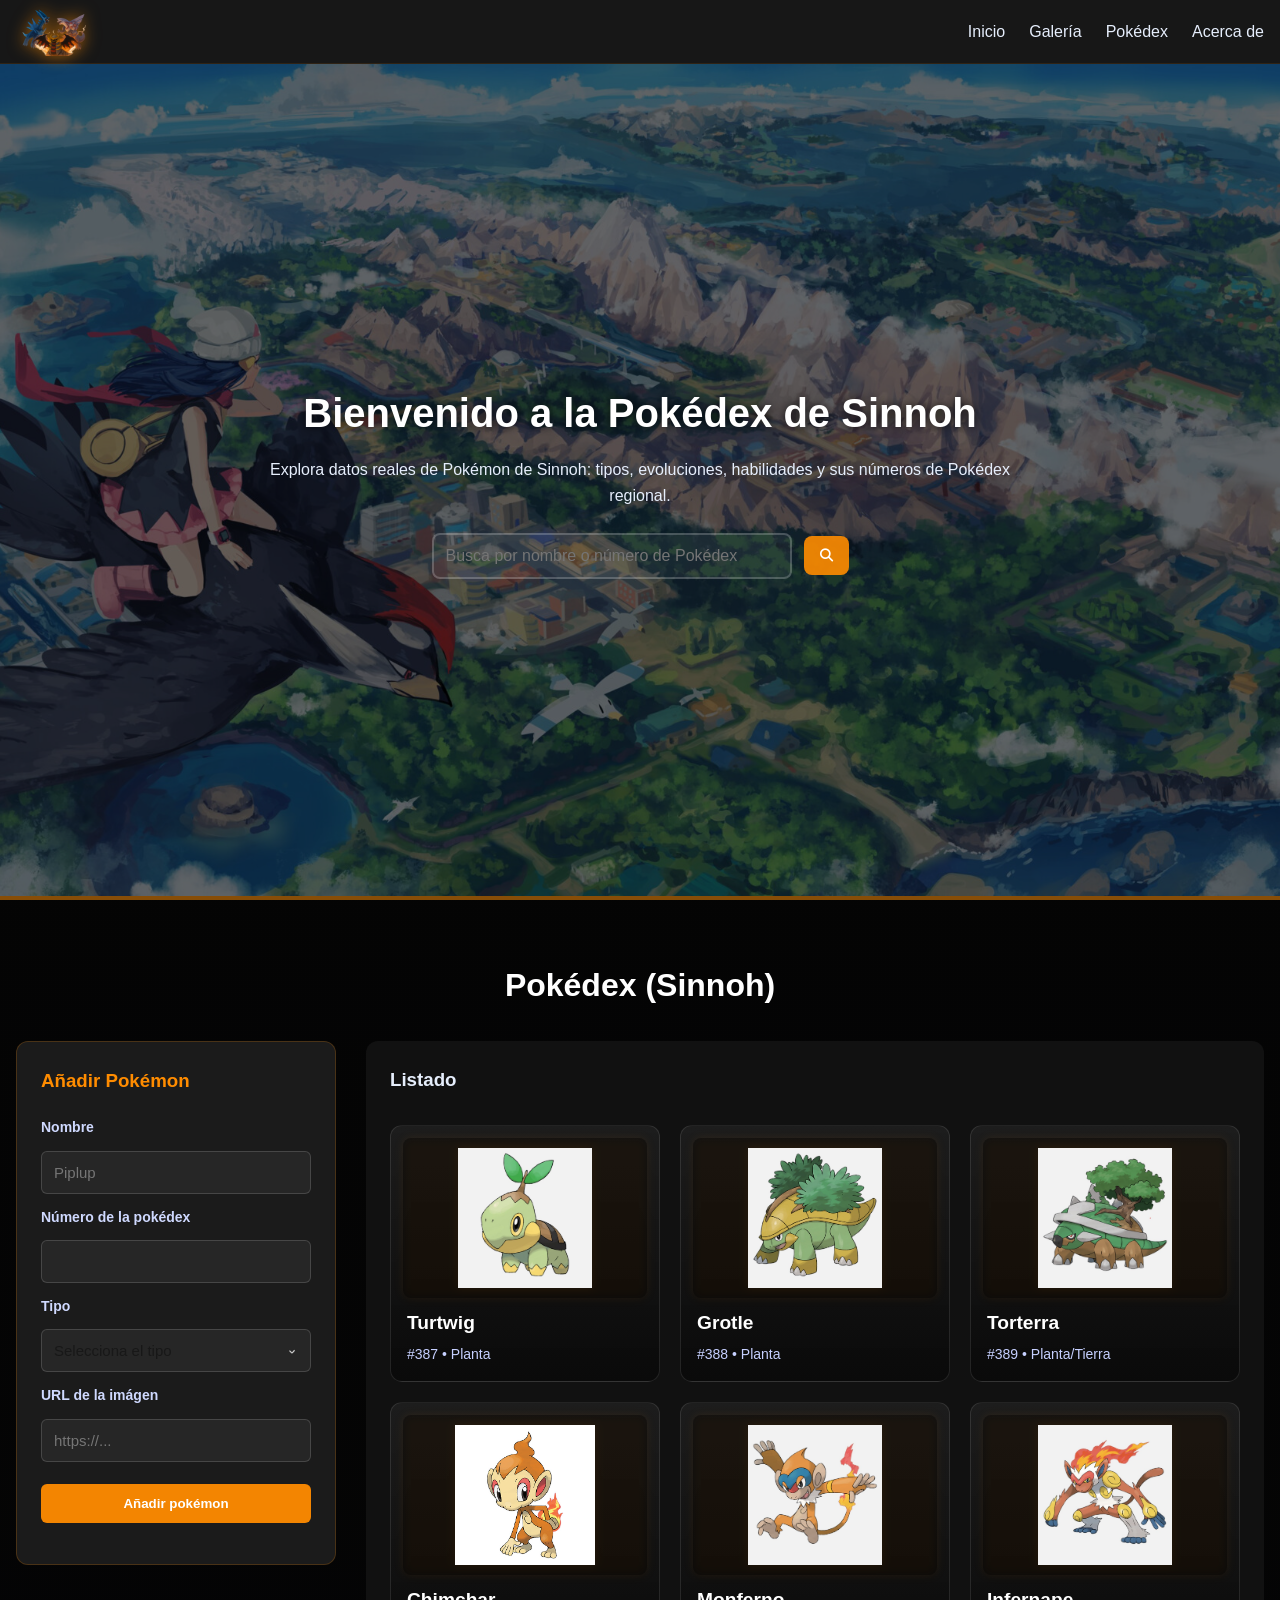
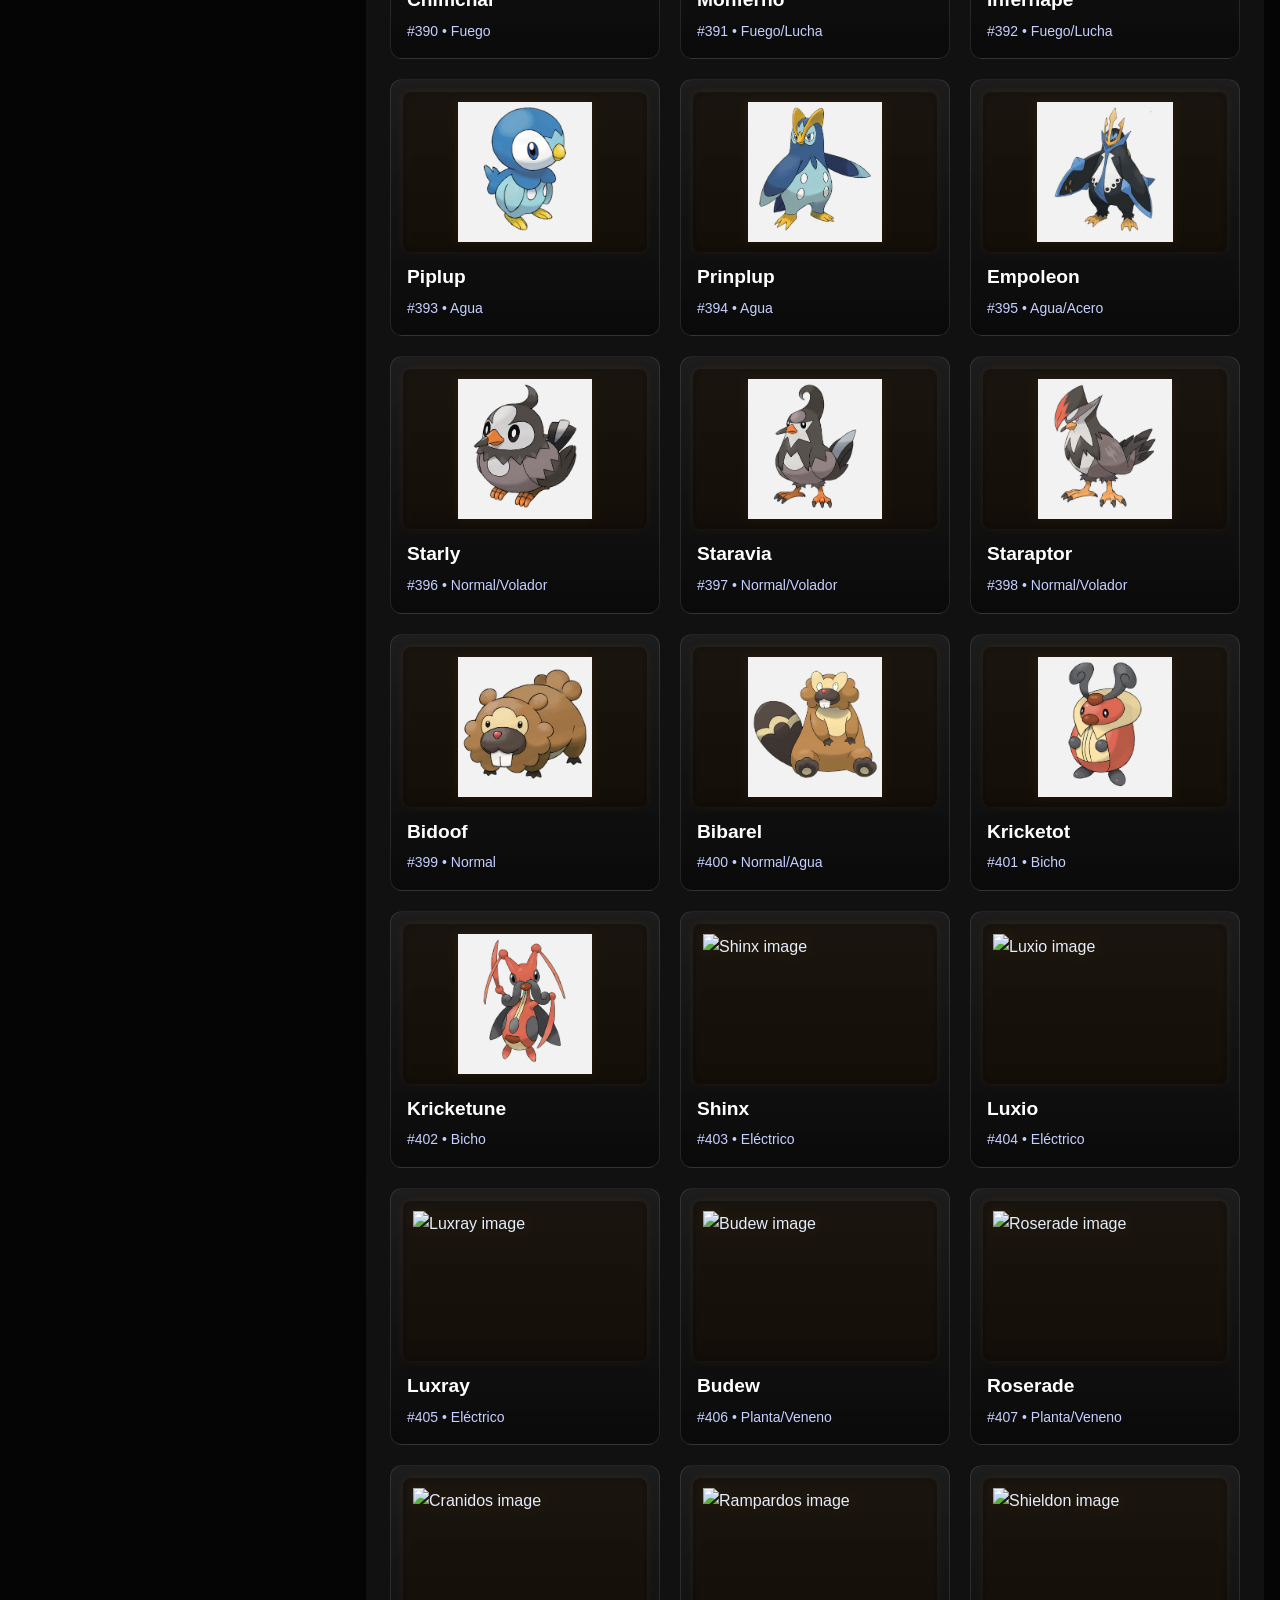
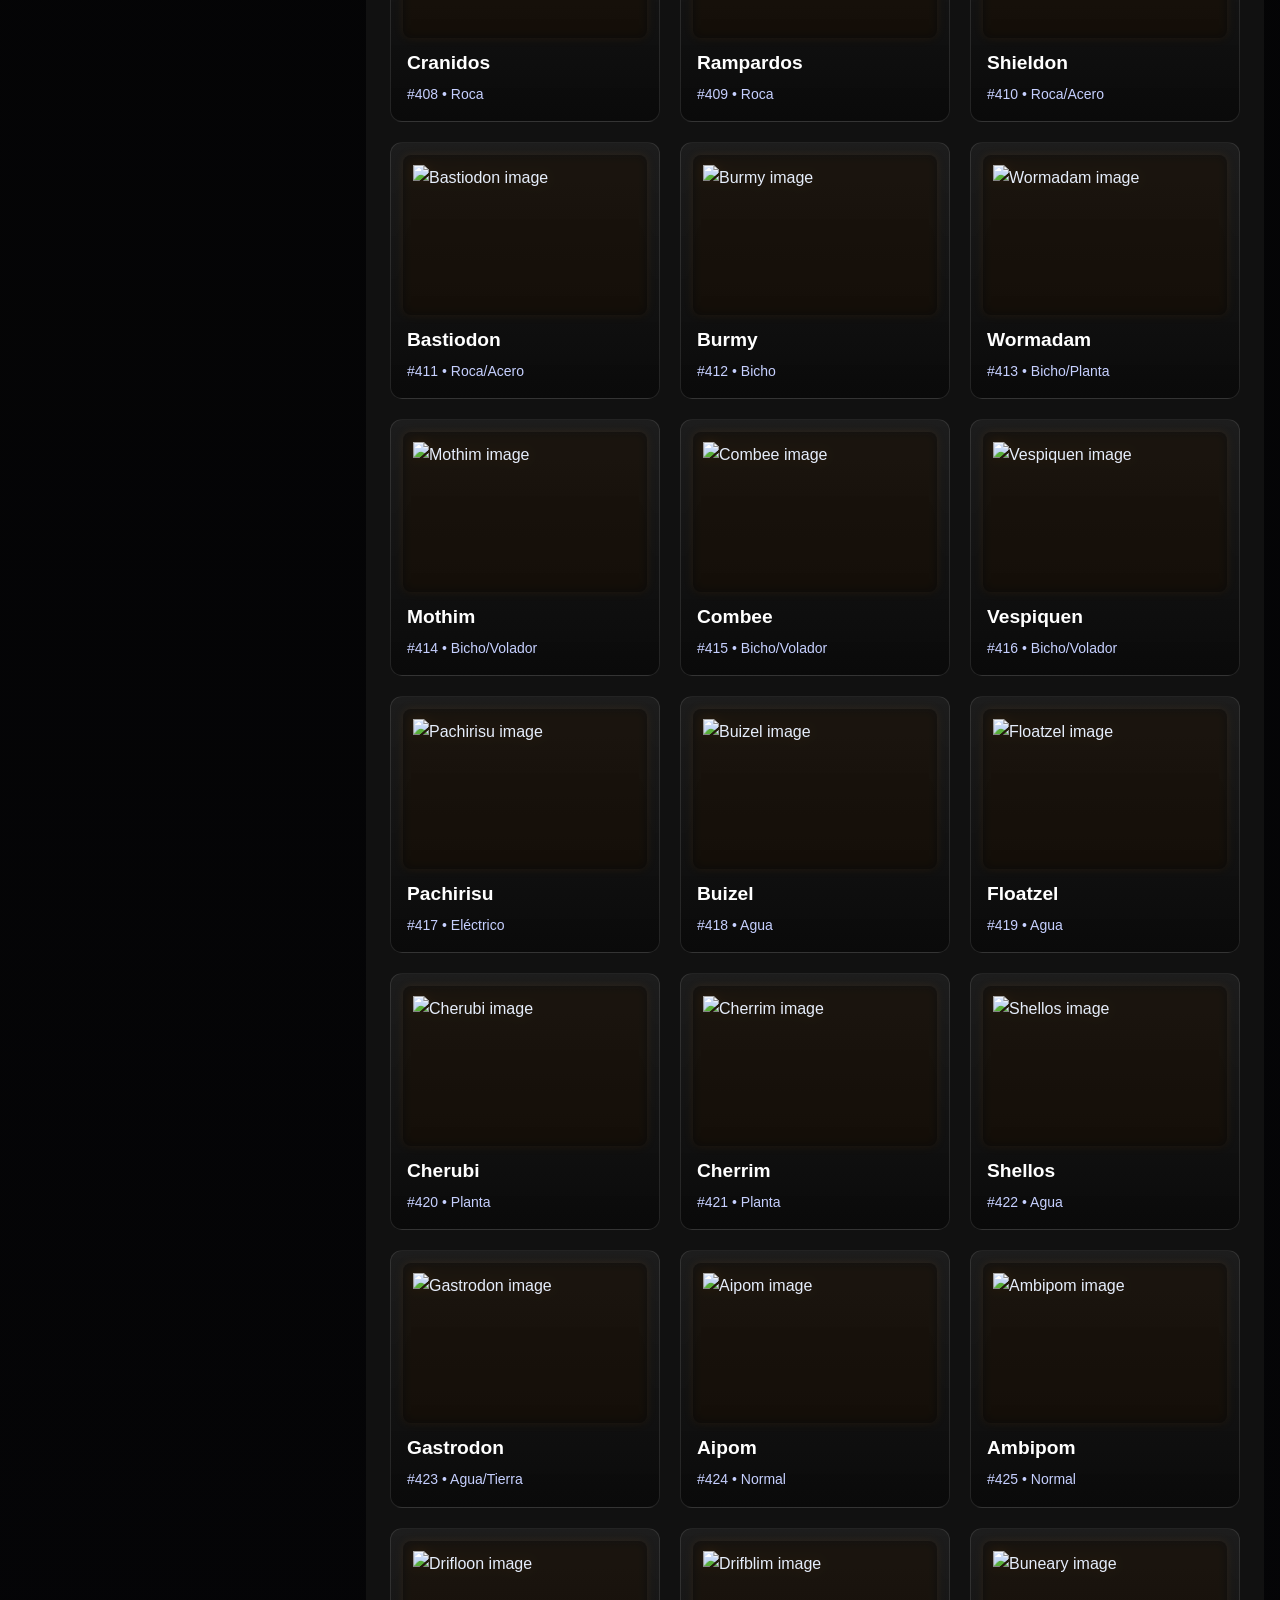
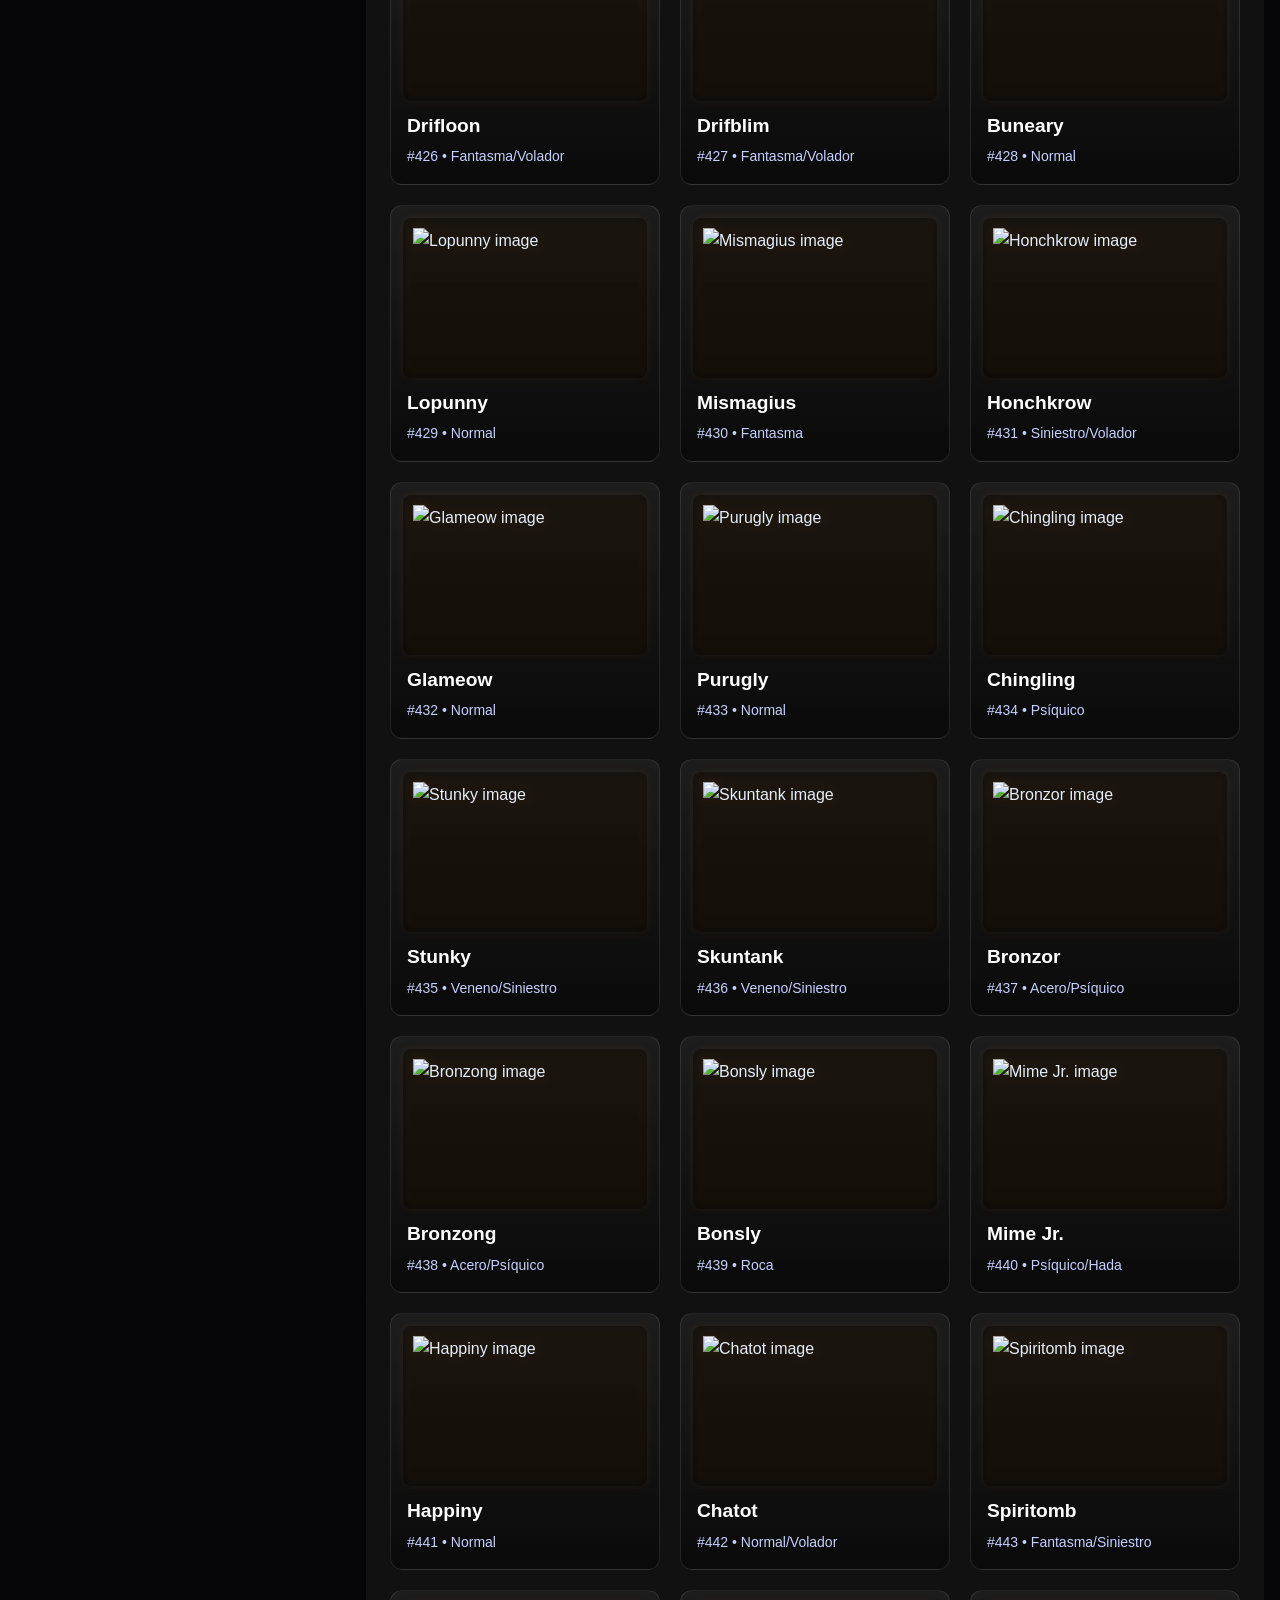
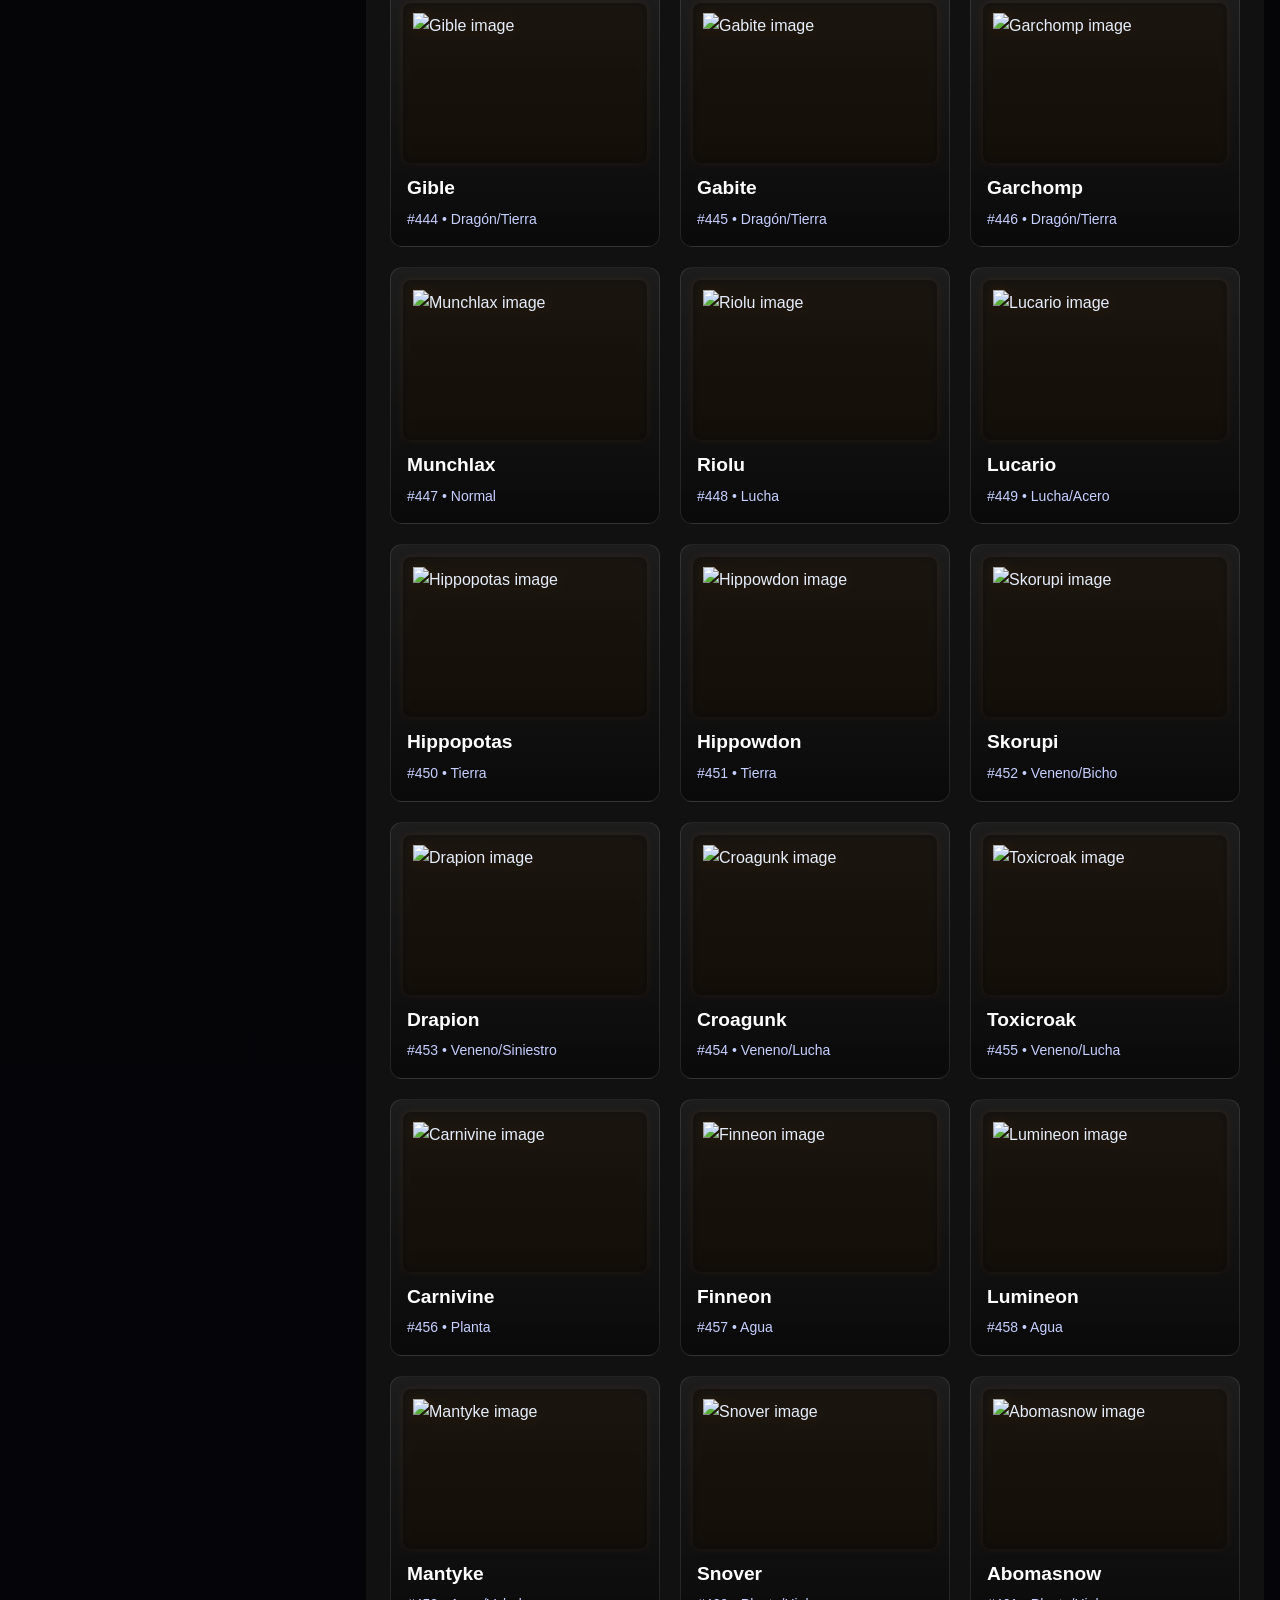
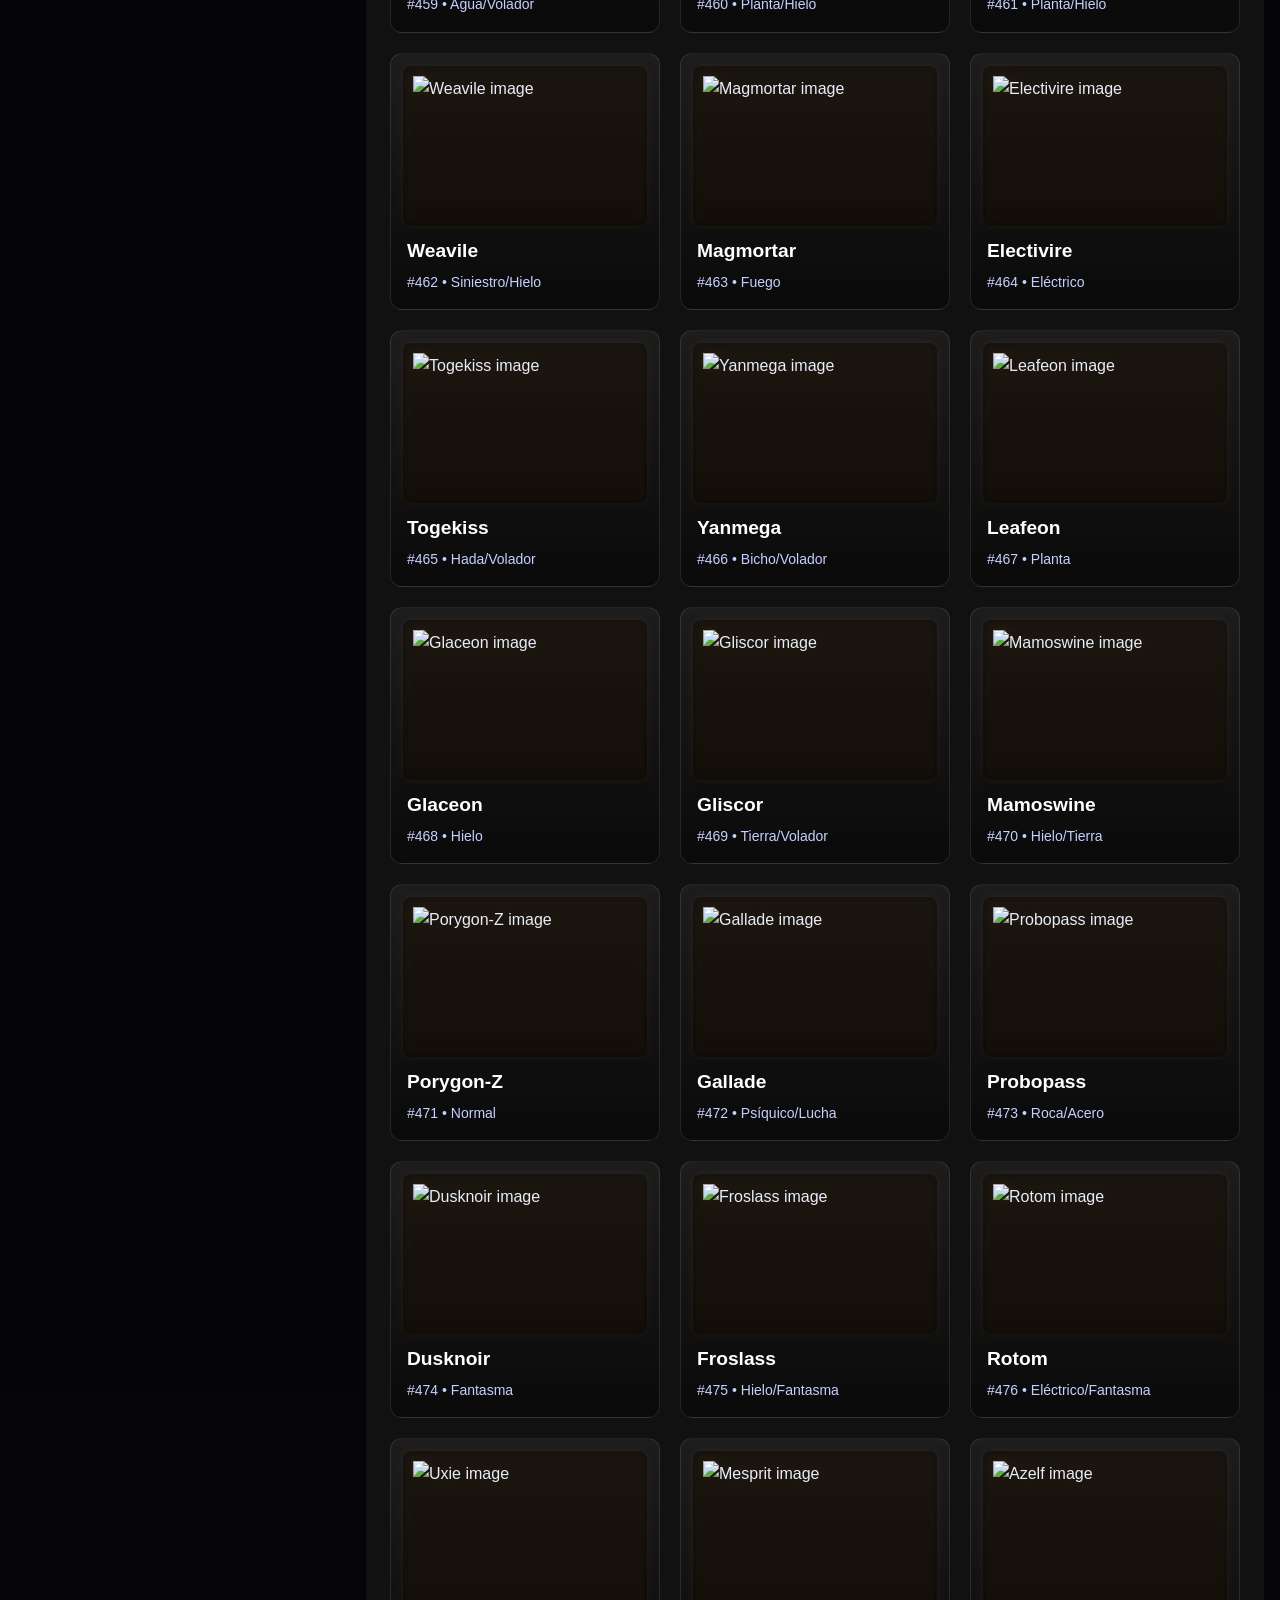
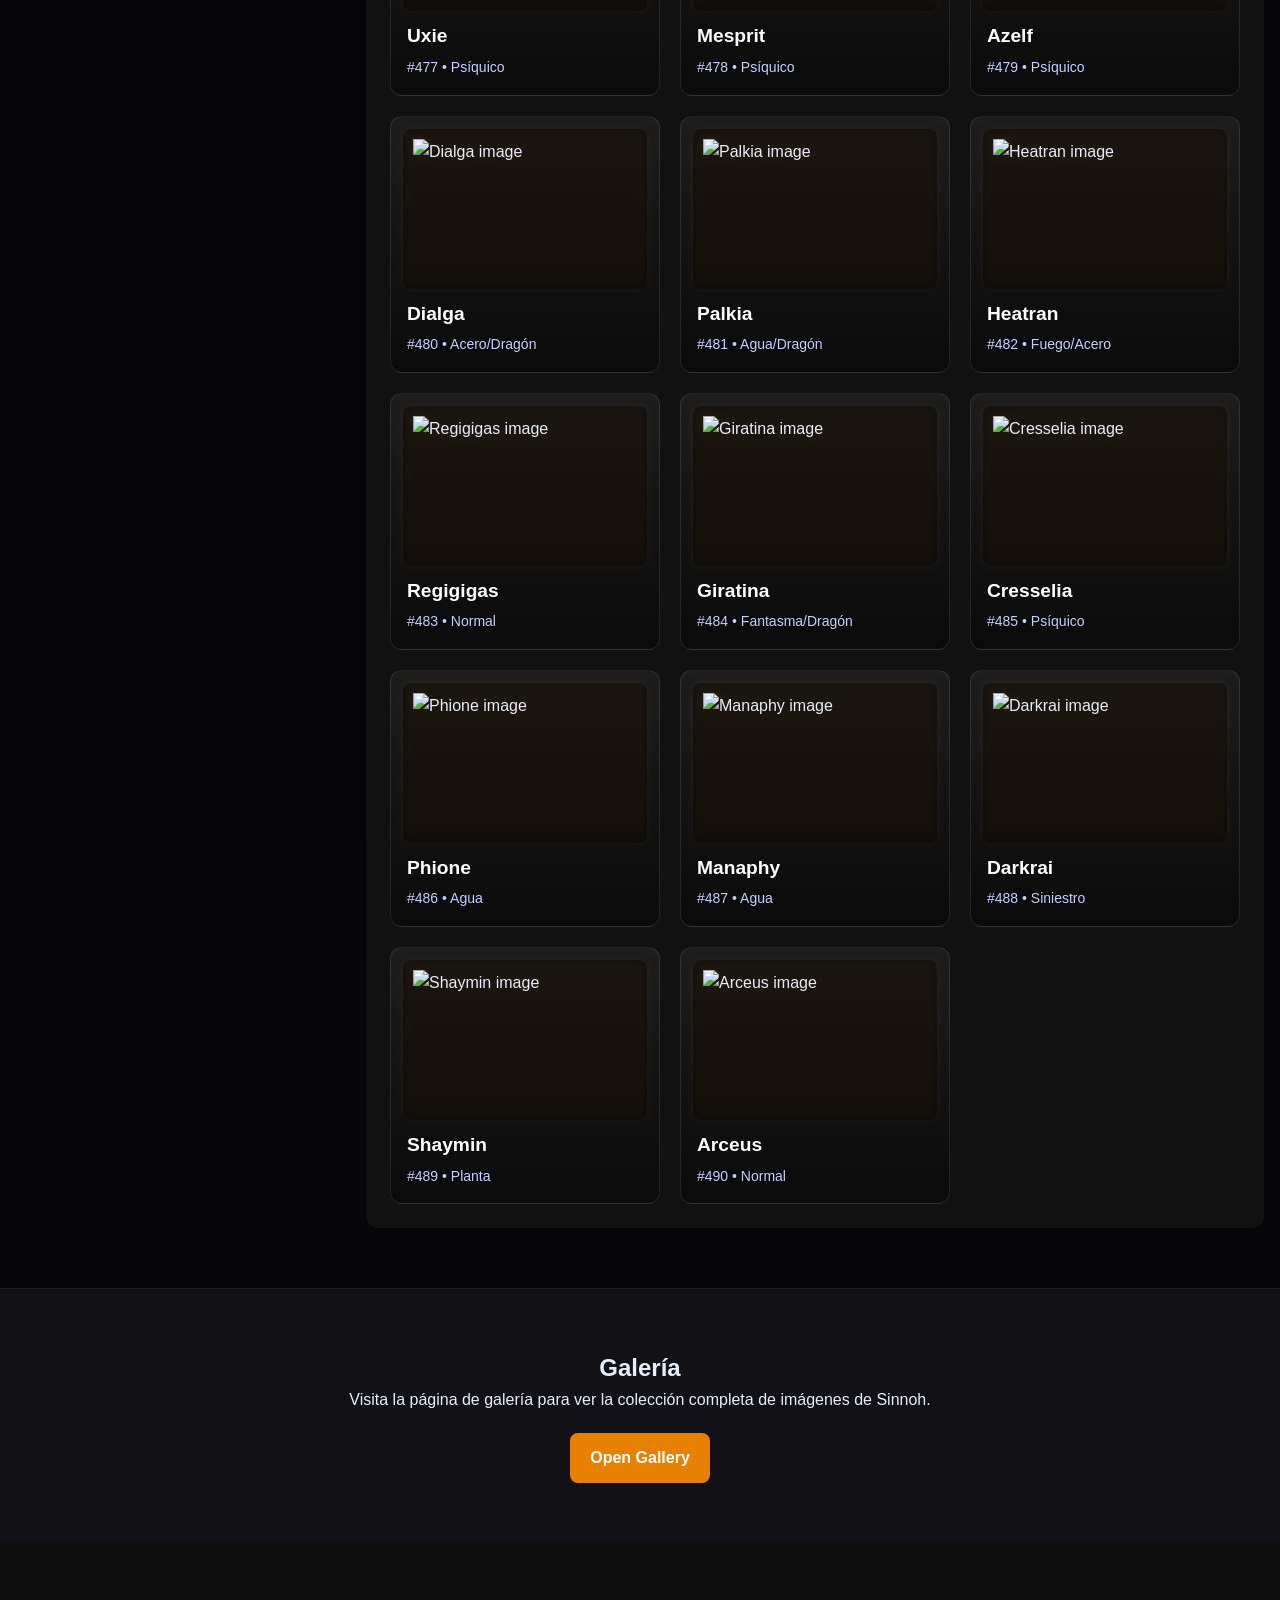
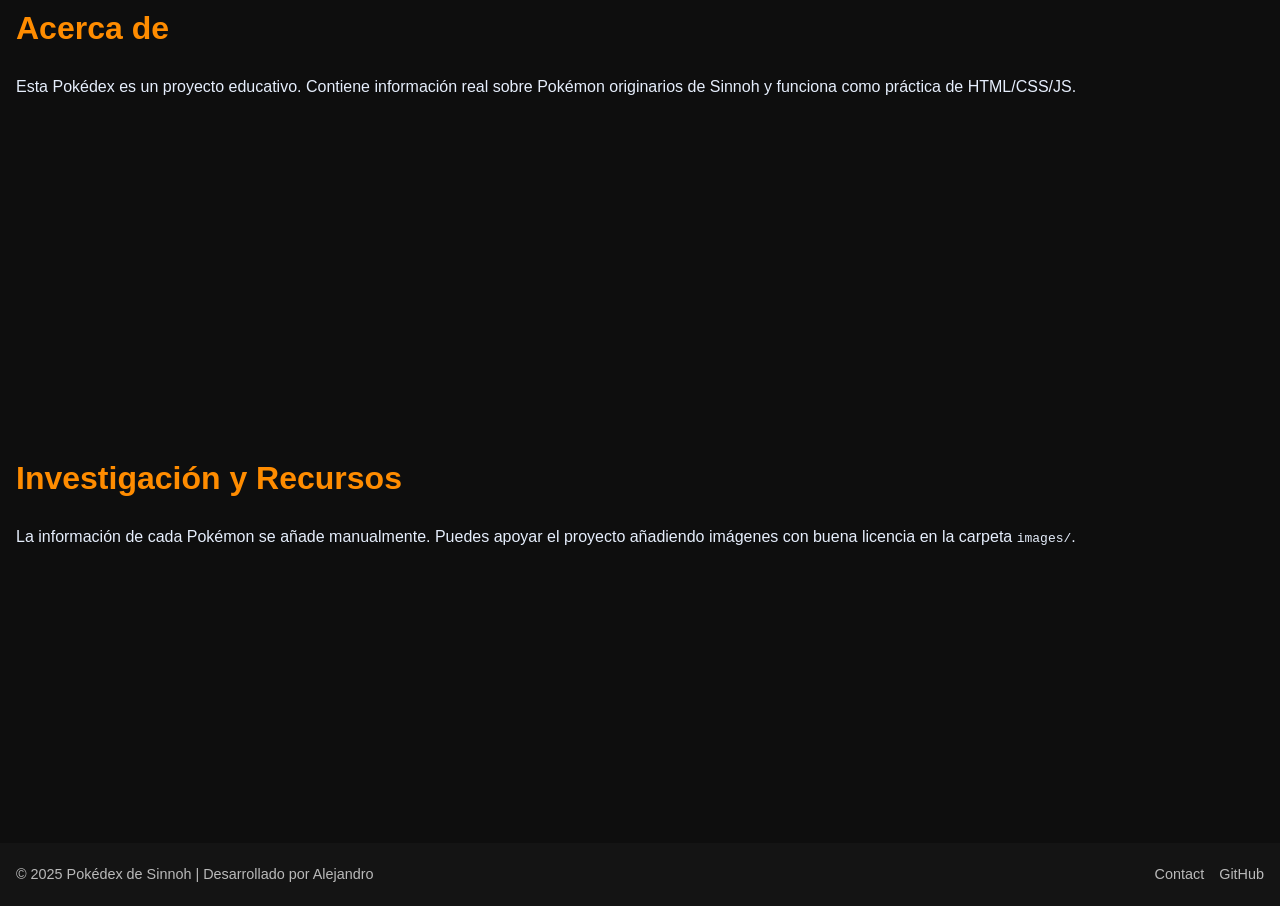
==== Proyecto pokedex sinnoh/index.html @ d4eabb0b "Add files via upload" ====
<!doctype html>
<html lang="en">

<head>
  <meta charset="utf-8" />
  <meta name="viewport" content="width=device-width, initial-scale=1" />
  <title>Pokédex de Sinnoh</title>


  <link rel="stylesheet" href="css/style.css" />


  <link rel="stylesheet" href="https://cdnjs.cloudflare.com/ajax/libs/font-awesome/6.5.2/css/all.min.css"
    integrity="sha512-SnH5WK+bZxgPHs44uWIX+LLJAJ9/2PkPKZ5QiAj6Ta86w+fsb2TkcmfRyVX3pBnMFcV7oQPJkl9QevSCWr3W6A=="
    crossorigin="anonymous" referrerpolicy="no-referrer">
</head>

<body>
  <header class="site-header" role="banner">
    <button class="menu-button" aria-label="open menu">
      <i class="fa-solid fa-bars" aria-hidden="true"></i>
    </button>

    <img src="images/logo-page.png" alt="Pokédex de Sinnoh logo" class="logo-image">

    <nav class="site-nav" aria-label="main navigation">
      <ul>
        <li><a href="index.html">Inicio</a></li>
        <li><a href="gallery.html">Galería</a></li>
        <li><a href="#pokedex-section">Pokédex</a></li>
        <li><a href="#about-section">Acerca de</a></li>
      </ul>
    </nav>
  </header>

  <main class="main-content">
    <!-- Hero / Intro -->
    <section class="hero-section" aria-labelledby="hero-title">
      <img src="images/pokemon-background-sinnoh.jpg" alt="Sinnoh region background" class="hero-background">
      <div class="hero-overlay">
        <h1 id="hero-title">Bienvenido a la Pokédex de Sinnoh</h1>
        <p class="hero-text">Explora datos reales de Pokémon de Sinnoh: tipos, evoluciones, habilidades y sus números de
          Pokédex regional.</p>

        <div class="search-container">
          <input id="search-input" class="search-input" type="text"
            placeholder="Busca por nombre o número de Pokédex" />
          <button id="search-button" class="search-button" aria-label="Buscar"><i
              class="fa-solid fa-magnifying-glass"></i></button>
        </div>
      </div>
    </section>


    <section id="pokedex-section" class="pokedex-section">
      <h2>Pokédex (Sinnoh)</h2>

      <div class="pokedex-layout">

        <form id="pokemon-form" class="pokemon-form" autocomplete="off" novalidate>
          <h3>Añadir Pokémon</h3>

          <label for="name-input">Nombre</label>
          <input id="name-input" name="name" type="text" placeholder="Piplup" required>

          <label for="number-input">Número de la pokédex</label>
          <input id="number-input" name="number" type="number" min="1" required>

          <label for="type-input">Tipo</label>
          <select id="type-input" name="type" required>
            <option value="">Selecciona el tipo</option>
            <option value="agua">Agua</option>
            <option value="planta">Planta</option>
            <option value="fuego">Fuego</option>
            <option value="eléctrico">Eléctrico</option>
            <option value="psíquico">Psíquico</option>
            <option value="roca">Roca</option>
            <option value="fantasma">Fantasma</option>
            <option value="dragón">Dragón</option>
            <option value="normal">Normal</option>

          </select>

          <label for="image-input">URL de la imágen</label>
          <input id="image-input" name="image" type="url" placeholder="https://..." required>

          <button type="submit" class="submit-button">Añadir pokémon</button>
          <div id="form-errors" class="form-errors" aria-live="polite"></div>
        </form>


        <div class="pokedex-list-wrapper">
          <h3>Listado</h3>
          <div id="pokedex-list" class="pokedex-list" aria-live="polite"></div>
        </div>
      </div>
    </section>


    <section id="gallery-preview" class="gallery-preview">
      <h2>Galería</h2>
      <p>Visita la página de galería para ver la colección completa de imágenes de Sinnoh.</p>
      <a class="button-primary" href="gallery.html">Open Gallery</a>
    </section>


    <section id="about-section" class="about-section">
      <h2>Acerca de</h2>
      <p>Esta Pokédex es un proyecto educativo. Contiene información real sobre Pokémon originarios de Sinnoh y funciona
        como práctica de HTML/CSS/JS.</p>
    </section>

    <section class="extra-section">
      <h2>Investigación y Recursos</h2>
      <p>La información de cada Pokémon se añade manualmente. Puedes apoyar el proyecto añadiendo imágenes con buena
        licencia en la carpeta <code>images/</code>.</p>
    </section>
  </main>

  <footer class="site-footer" role="contentinfo">
    <div class="footer-left">
      <p>© 2025 Pokédex de Sinnoh | Desarrollado por Alejandro</p>
    </div>
    <div class="footer-right">
      <a href="#" class="footer-link">Contact</a>
      <a href="#" class="footer-link">GitHub</a>
    </div>
  </footer>


  <script src="js/crud.js"></script>
  <script src="js/main.js"></script>
</body>

</html>
---- Proyecto pokedex sinnoh/css/style.css ----
:root {
  --color-primary: 255, 140, 0;
  --color-secondary: 0, 160, 255;
  --color-text-light: #e6eefc;
  --color-background-dark: #0e0e0e;
  --color-background-card: 255, 255, 255;
  --color-form-bg: 30, 30, 30;
}


* {
  box-sizing: border-box;
  margin: 0;
  padding: 0;
}

html,
body {
  height: 100%;
  font-family: Arial, Helvetica, sans-serif;
  color: var(--color-text-light);
  background-color: var(--color-background-dark);
  line-height: 1.6;
}


.site-header {
  position: fixed;
  top: 0;
  left: 0;
  right: 0;
  height: 64px;
  background: rgba(24, 24, 24, 0.98);
  backdrop-filter: blur(4px);
  -webkit-backdrop-filter: blur(4px);
  display: flex;
  justify-content: space-between;
  align-items: center;
  gap: 12px;
  padding: 0 16px;
  z-index: 20;
  border-bottom: 1px solid rgba(var(--color-primary), 0.1);
}


.logo-image {
  width: 80px;
  height: 48px;
  object-fit: contain;
  filter: drop-shadow(0 0 8px rgba(var(--color-primary), 0.6));
}


.menu-button {
  background: transparent;
  border: none;
  color: #fff;
  font-size: 24px;
  cursor: pointer;
  display: inline-flex;
  align-items: center;
  transition: color 0.2s;
}

.menu-button:hover {
  color: rgba(var(--color-primary), 1);
}


.site-nav {
  margin-left: auto;
}

.site-nav ul {
  list-style: none;
  display: flex;
  gap: 24px;
  align-items: center;
}

.site-nav a {
  color: var(--color-text-light);
  text-decoration: none;
  font-size: 16px;
  position: relative;
  transition: color 0.2s;
}

.site-nav a:hover,
.site-nav a:focus {
  color: rgba(var(--color-primary), 1);
}


.hero-section {
  position: relative;
  height: calc(100dvh - 64px);
  margin-top: 64px;
  overflow: hidden;
  border-bottom: 4px solid rgba(var(--color-primary), 0.5);
}

.hero-background {
  position: absolute;
  inset: 0;
  width: 100%;
  height: 100%;
  object-fit: cover;
  z-index: 1;
  transform: translateZ(0);
}

.hero-overlay {
  position: relative;
  z-index: 3;
  background: rgba(0, 0, 0, 0.6);
  height: 100%;
  display: flex;
  flex-direction: column;
  justify-content: center;
  align-items: center;
  padding: 28px;
  text-align: center;
}

.hero-overlay h1 {
  margin-bottom: 12px;
  font-size: 34px;
  color: #fff;
  text-shadow: 0 0 10px rgba(0, 0, 0, 0.8);
}

.hero-text {
  max-width: 800px;
  margin-bottom: 24px;
}


.search-container {
  display: flex;
  gap: 12px;
  align-items: center;
}

.search-input {
  padding: 12px;
  width: 320px;
  border-radius: 8px;
  border: 2px solid rgba(255, 255, 255, 0.2);
  background: rgba(255, 255, 255, 0.05);
  color: #fff;
  font-size: 16px;
  transition: border-color 0.2s, background 0.2s;
}

.search-input:focus {
  outline: none;
  border-color: rgba(var(--color-primary), 0.8);
  background: rgba(255, 255, 255, 0.1);
}

.search-button {
  padding: 12px 16px;
  border-radius: 8px;
  border: none;
  cursor: pointer;
  background: rgba(var(--color-primary), 0.9);
  color: #fff;
  transition: background 0.2s, transform 0.1s;
}

.search-button:hover {
  background: rgba(var(--color-primary), 1);
  transform: translateY(-1px);
}


.pokedex-section {
  padding: 60px 16px;
  background: linear-gradient(180deg, rgba(0, 0, 0, 0.7), rgba(5, 5, 10, 0.95));
  min-height: 100vh;
}

.pokedex-section h2 {
  font-size: 2em;
  margin-bottom: 30px;
  text-align: center;
  color: #fff;
}

.pokedex-layout {
  display: grid;
  grid-template-columns: 1fr 2fr;
  gap: 30px;
  align-items: start;
  max-width: 1400px;
  margin: 0 auto;
}


.pokemon-form {
  background: rgba(var(--color-form-bg), 0.9);
  padding: 24px;
  border-radius: 12px;
  display: flex;
  flex-direction: column;
  position: sticky;
  top: 84px;
  gap: 12px;
  border: 1px solid rgba(var(--color-primary), 0.2);
}

.pokemon-form h3 {
  color: rgba(var(--color-primary), 1);
  margin-bottom: 8px;
}

.pokemon-form label {
  font-size: 14px;
  color: #cfd9ff;
  font-weight: bold;
}

.pokemon-form input,
.pokemon-form select {
  padding: 12px;
  border-radius: 6px;
  border: 1px solid rgba(255, 255, 255, 0.15);
  background: rgba(255, 255, 255, 0.05);
  color: #181818;
  font-size: 15px;
  appearance: none;
}

.pokemon-form select {
  background: rgba(255, 255, 255, 0.05) url("data:image/svg+xml,%3Csvg xmlns='http://www.w3.org/2000/svg' viewBox='0 0 20 20'%3E%3Cpath fill='%23ccc' d='M9.293 12.95l1.414 1.414L15 9.414l-1.414-1.414L10 12.121 6.464 8.586 5.05 10l5 5z'/%3E%3C/svg%3E") no-repeat right 12px center;
  background-size: 12px;
}

.submit-button {
  margin-top: 10px;
  padding: 12px;
  border-radius: 6px;
  border: none;
  cursor: pointer;
  background: rgba(var(--color-primary), 0.95);
  color: #fff;
  font-weight: bold;
  transition: background 0.2s, transform 0.1s;
}

.submit-button:hover {
  background: rgba(var(--color-primary), 1);
  transform: translateY(-1px);
}

.form-errors {
  color: #ff6666;
  margin-top: 5px;
  font-size: 14px;
}


.pokedex-list-wrapper {
  background: rgba(20, 20, 20, 0.8);
  padding: 24px;
  border-radius: 12px;
  border: 1px solid rgba(var(--color-text-light), 0.1);
}

.pokedex-list-wrapper h3 {
  margin-bottom: 20px;
  color: var(--color-text-light);
  border-bottom: 1px solid rgba(var(--color-text-light), 0.1);
  padding-bottom: 10px;
}

.pokedex-list {
  display: grid;
  grid-template-columns: repeat(auto-fill, minmax(240px, 1fr));
  gap: 20px;
}


.pokemon-card {
  position: relative;
  overflow: hidden;
  border-radius: 12px;
  background: linear-gradient(180deg, rgba(var(--color-background-card), 0.05), rgba(0, 0, 0, 0.4));
  padding: 12px;
  transition: transform 0.28s cubic-bezier(.2, .9, .3, 1), box-shadow 0.28s;
  cursor: pointer;
  border: 1px solid rgba(var(--color-background-card), 0.1);
}

.pokemon-card:hover {
  transform: translateY(-8px) scale(1.02);
  box-shadow: 0 10px 30px rgba(var(--color-primary), 0.2);
}

.pokemon-card .card-image {
  width: 100%;
  height: 160px;
  object-fit: contain;
  background: rgba(0, 0, 0, 0.4);
  padding: 10px;
  border-radius: 8px;
  display: block;
  filter: drop-shadow(0 0 5px rgba(var(--color-primary), 0.2));
}

.pokemon-card .card-body {
  padding: 10px 4px 4px;
}

.pokemon-card .card-title {
  font-weight: bold;
  margin-bottom: 4px;
  color: #fff;
  font-size: 1.2em;
}

.pokemon-card .card-meta {
  font-size: 14px;
  color: #c6d0ff;
  display: flex;
  justify-content: space-between;
  align-items: center;
}

.pokemon-card .card-number {
  font-weight: bold;
  color: rgba(var(--color-primary), 1);
}

.pokemon-card .card-type {
  display: inline-block;
  padding: 3px 8px;
  border-radius: 4px;
  font-size: 12px;
  font-weight: bold;
  text-transform: uppercase;
  background-color: rgba(var(--color-primary), 0.5);
  color: #fff;
}


.gallery-preview {
  padding: 60px 16px;
  text-align: center;
  background-color: rgba(20, 20, 30, 0.5);
  border-top: 1px solid rgba(var(--color-primary), 0.1);
}

.button-primary {
  display: inline-block;
  margin-top: 20px;
  padding: 12px 20px;
  background: rgba(var(--color-primary), 0.9);
  color: #fff;
  text-decoration: none;
  border-radius: 8px;
  font-weight: bold;
  transition: background 0.2s, transform 0.1s;
}

.button-primary:hover {
  background: rgba(var(--color-primary), 1);
  transform: translateY(-2px);
}


.about-section,
.extra-section {
  padding: 60px 16px;
  min-height: 50vh;
}

.about-section h2,
.extra-section h2 {
  font-size: 2em;
  margin-bottom: 20px;
  color: rgba(var(--color-primary), 1);
}


.site-footer {
  display: flex;
  justify-content: space-between;
  padding: 20px 16px;
  background: rgba(20, 20, 20, 1);
  position: relative;
  color: rgba(204, 204, 204, 0.9);
  font-size: 0.9em;
  border-top: 1px solid rgba(var(--color-text-light), 0.1);
}

.site-footer a {
  color: rgba(204, 204, 204, 0.9);
  text-decoration: none;
  transition: color 0.2s;
}

.site-footer a:hover {
  color: rgba(var(--color-primary), 1);
}

.footer-right {
  display: flex;
  gap: 15px;
}


/* Mobile */
@media only screen and (max-width: 599px) {
  .site-header {
    justify-content: flex-start;
    gap: 16px;
  }

  .site-nav {
    display: none;
  }

  .menu-button {
    display: inline-flex;
    order: 0;
  }

  .logo-image {
    order: 1;
    margin-right: auto;
    width: 60px;
  }

  .hero-overlay h1 {
    font-size: 26px;
  }

  .search-input {
    width: 100%;
  }

  .search-container {
    flex-direction: column;
    width: 90%;
    max-width: 300px;
  }

  .search-button {
    width: 100%;
  }

  .pokedex-layout {
    grid-template-columns: 1fr;
    gap: 20px;
  }

  .pokedex-list {
    grid-template-columns: repeat(auto-fit, minmax(180px, 1fr));
  }

  .pokemon-form {
    position: static;
  }

  .site-footer {
    flex-direction: column;
    gap: 10px;
    text-align: center;
    font-size: 0.85em;
  }

  .footer-right {
    justify-content: center;
  }
}

/* Tablet */
@media only screen and (min-width: 600px) and (max-width: 991px) {
  .site-nav {
    display: flex;
  }

  .menu-button {
    display: none;
  }

  .hero-overlay h1 {
    font-size: 30px;
  }

  .search-input {
    width: 260px;
  }

  .pokedex-layout {
    grid-template-columns: 1fr;
  }

  .pokedex-list {
    grid-template-columns: repeat(auto-fit, minmax(200px, 1fr));
  }

  .pokemon-form {
    position: static;
  }

  .logo-image {
    width: 80px;
  }

  .site-footer {
    text-align: center;
  }
}

/* Desktop */
@media only screen and (min-width: 992px) {
  .site-nav {
    display: flex;
  }

  .menu-button {
    display: none;
  }

  .hero-overlay h1 {
    font-size: 40px;
  }

  .search-input {
    width: 360px;
  }

  .pokedex-layout {
    grid-template-columns: 320px 1fr;
  }

  .pokedex-list {
    grid-template-columns: repeat(auto-fill, minmax(260px, 1fr));
  }
}
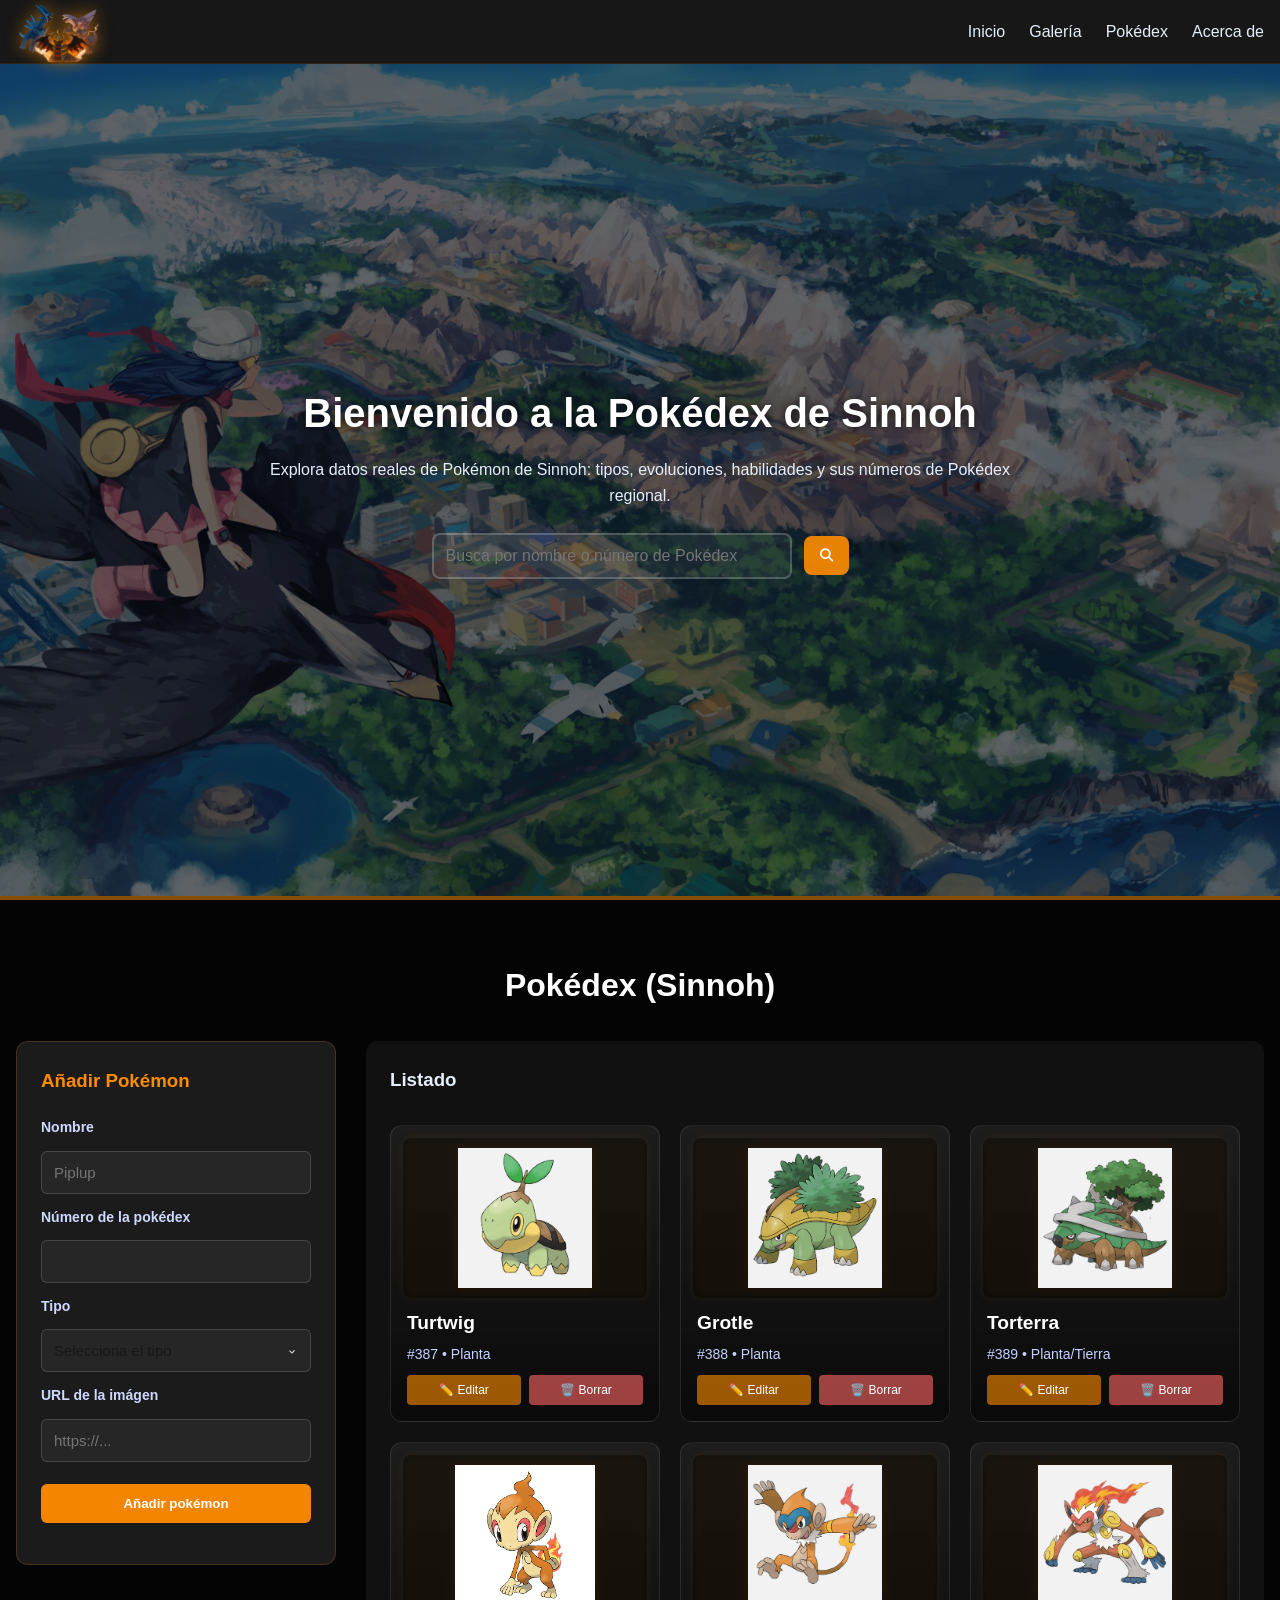
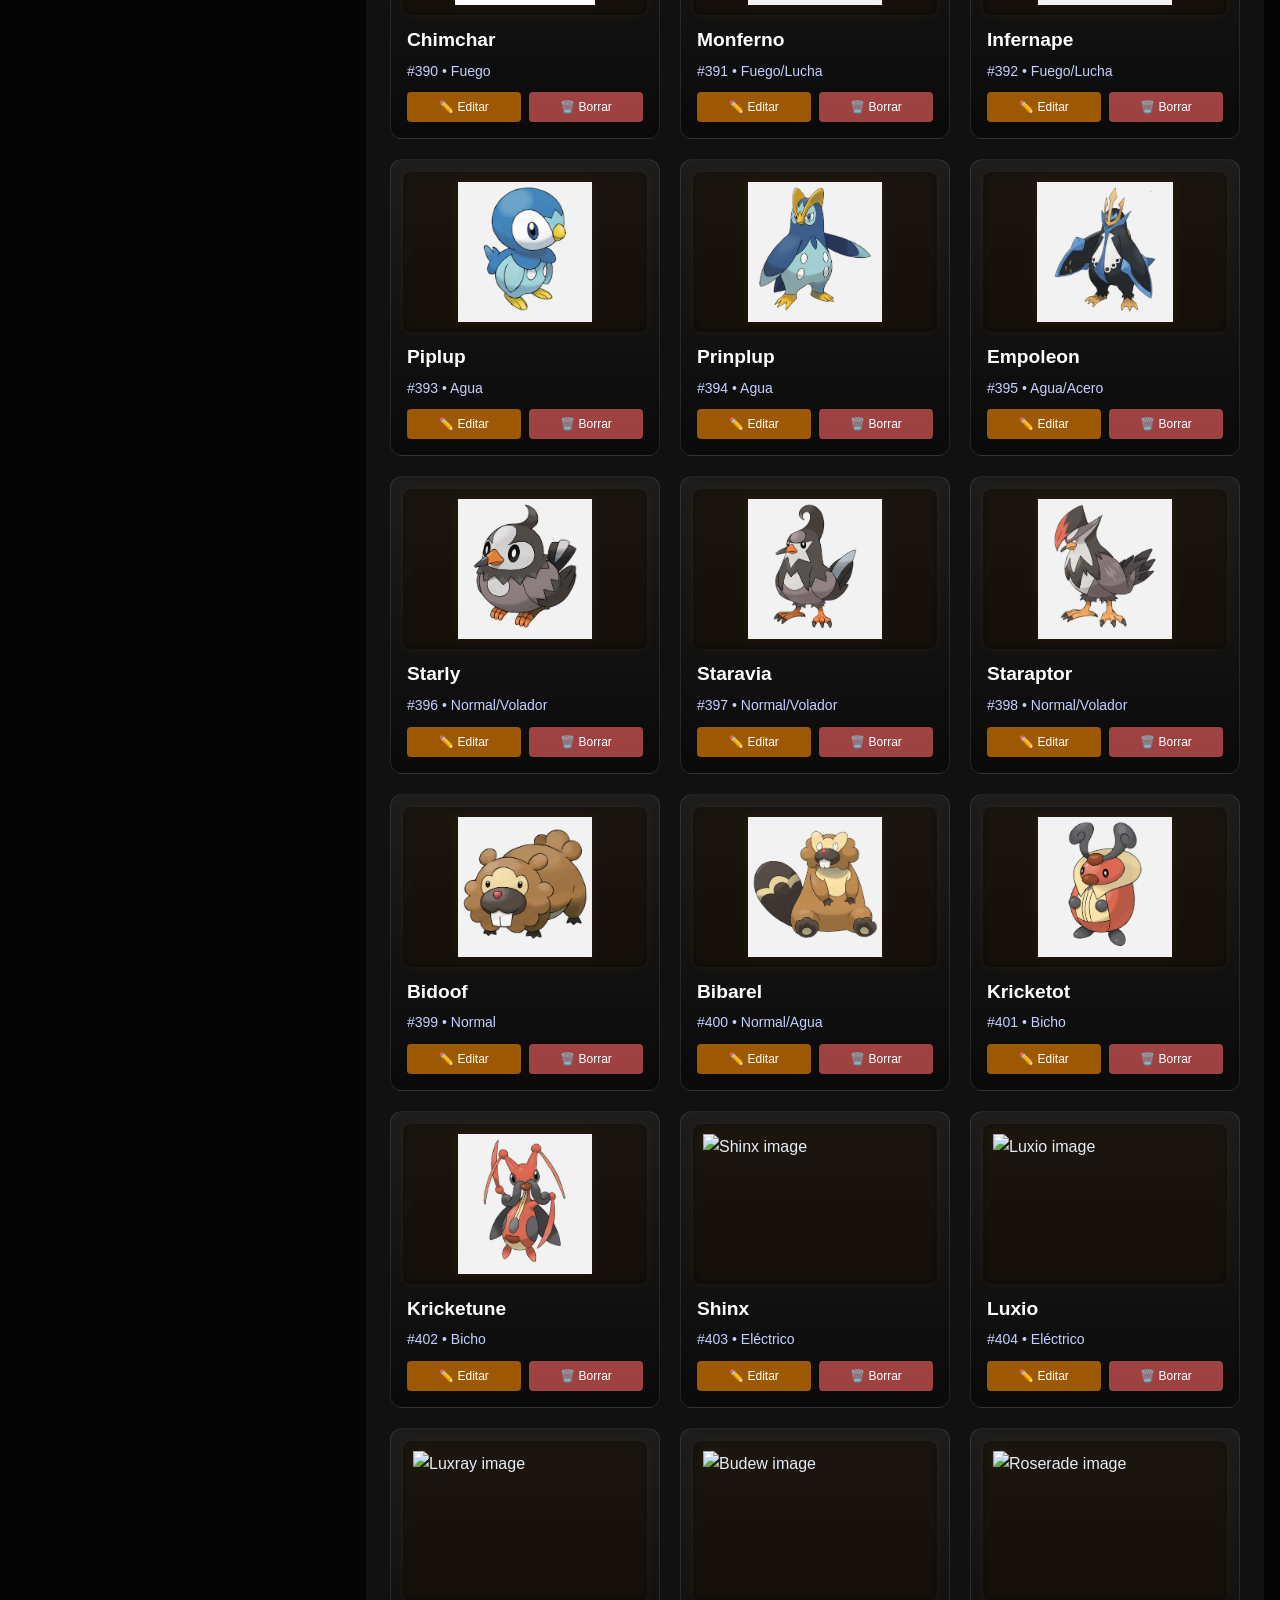
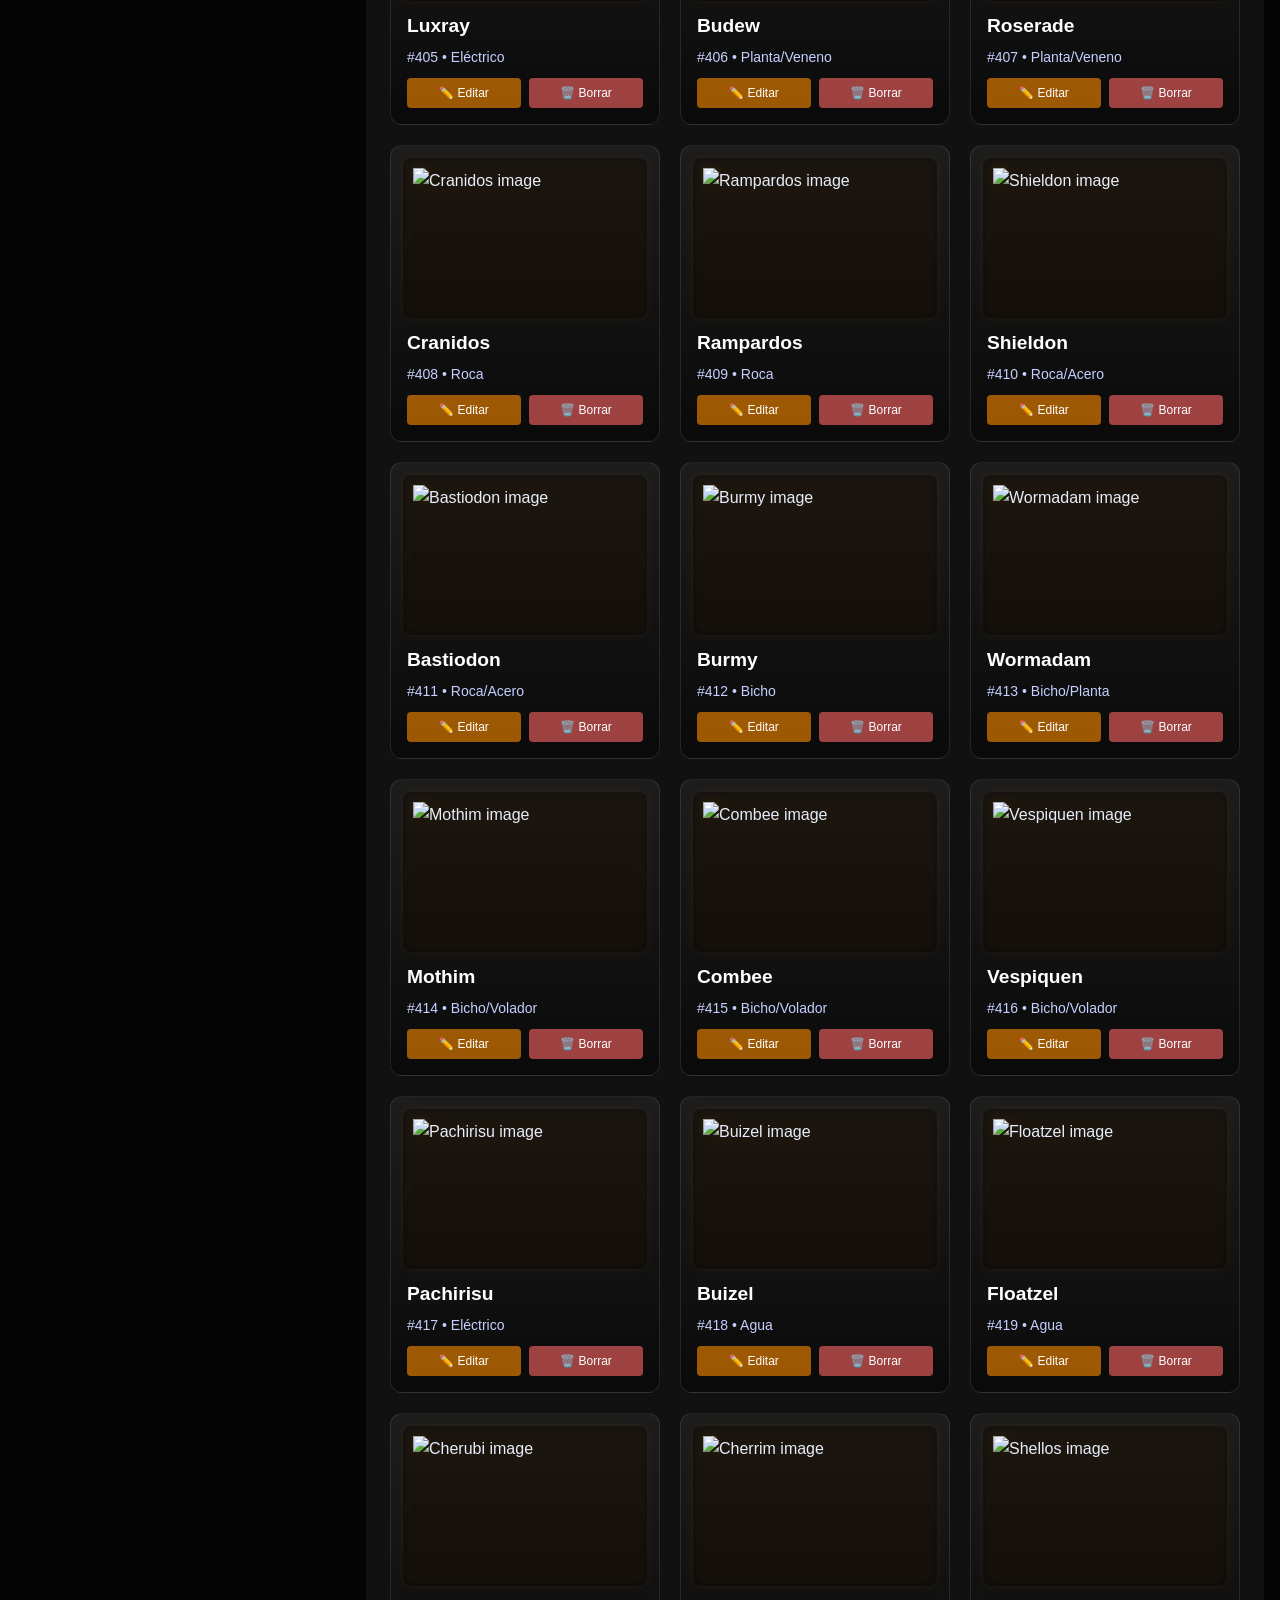
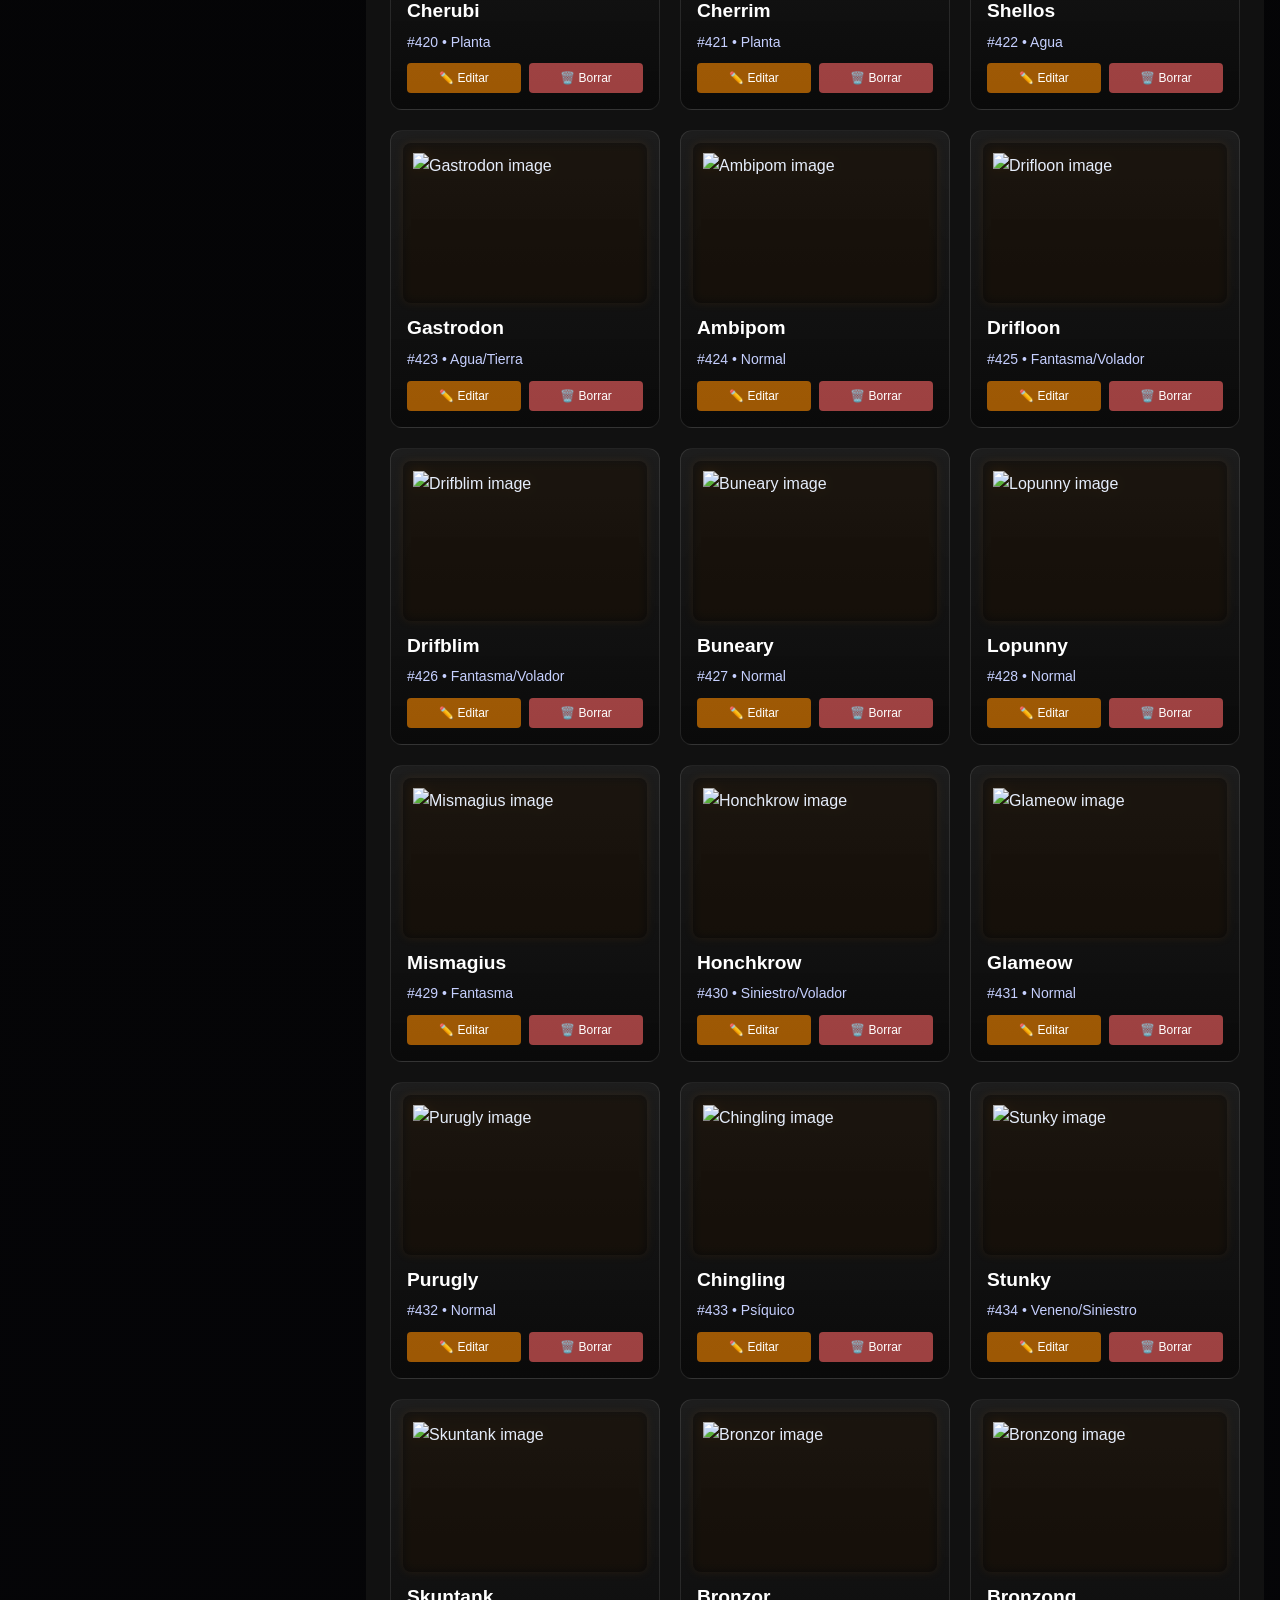
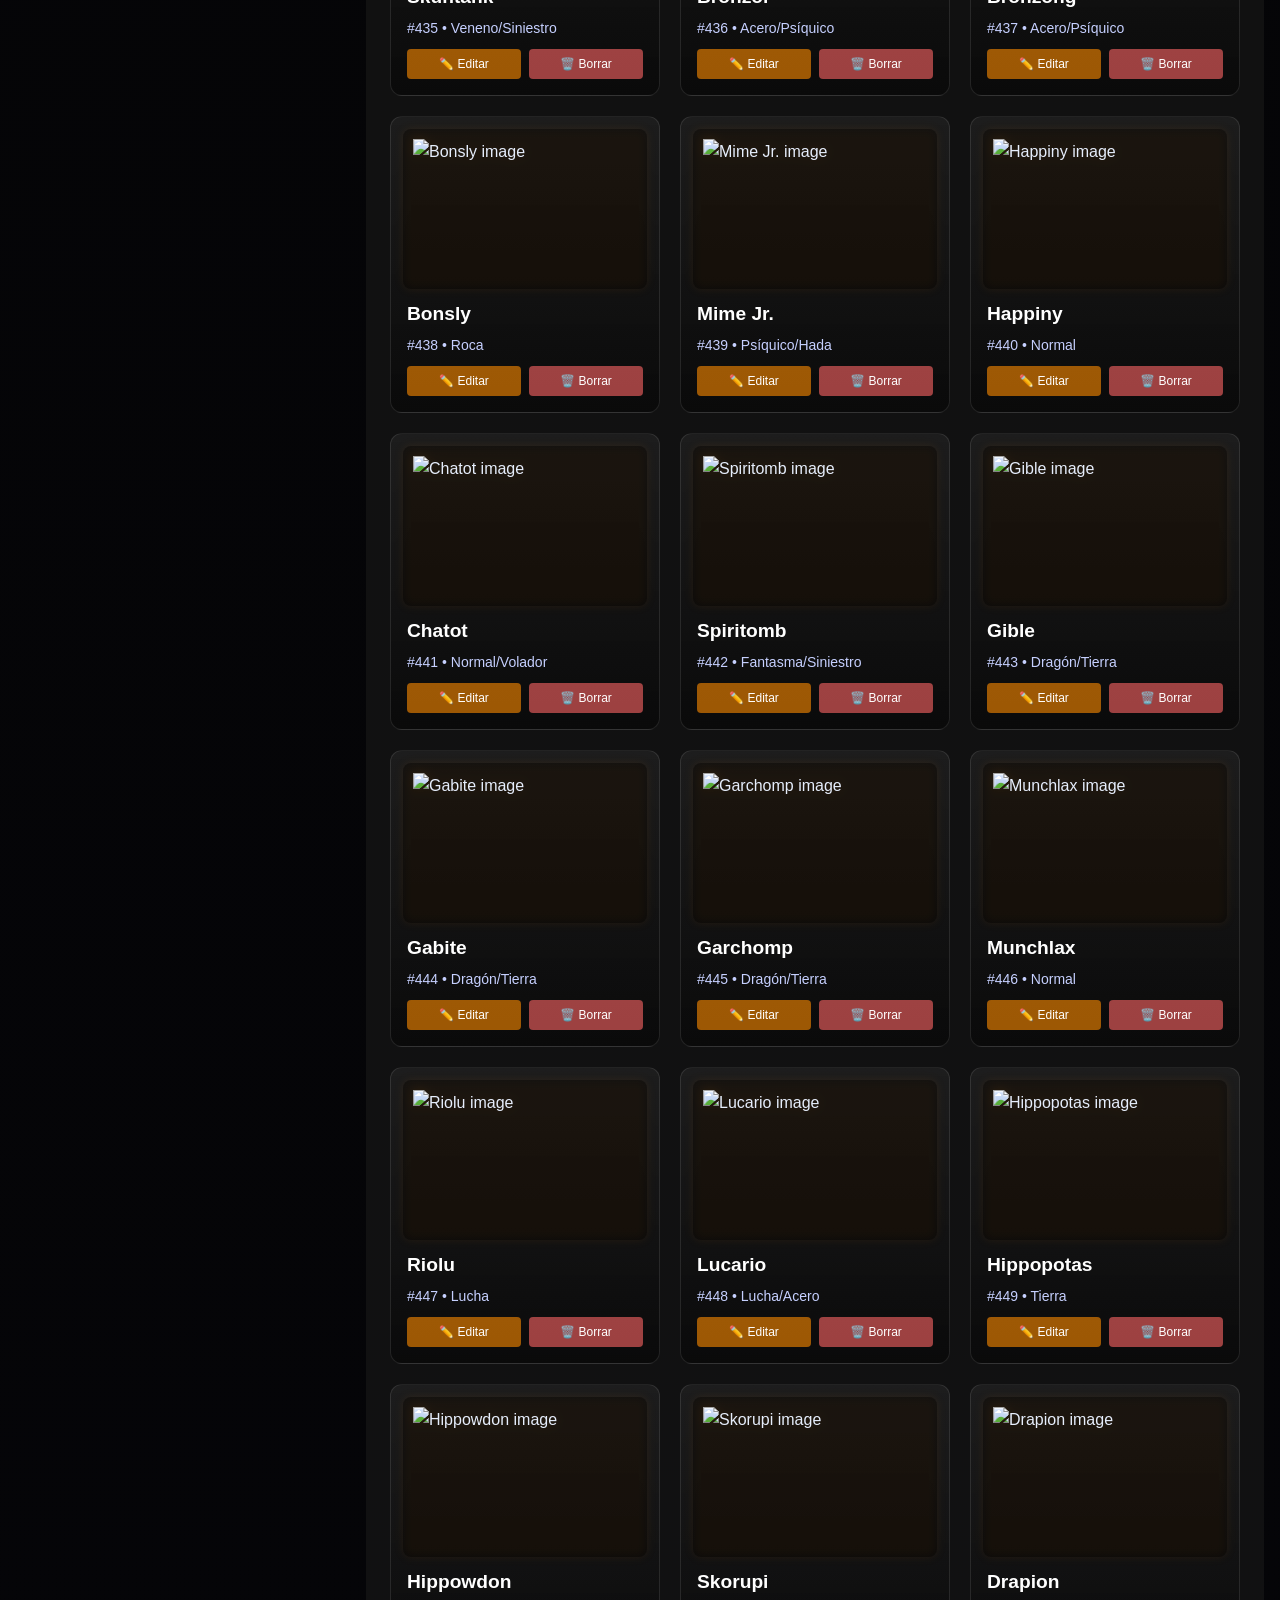
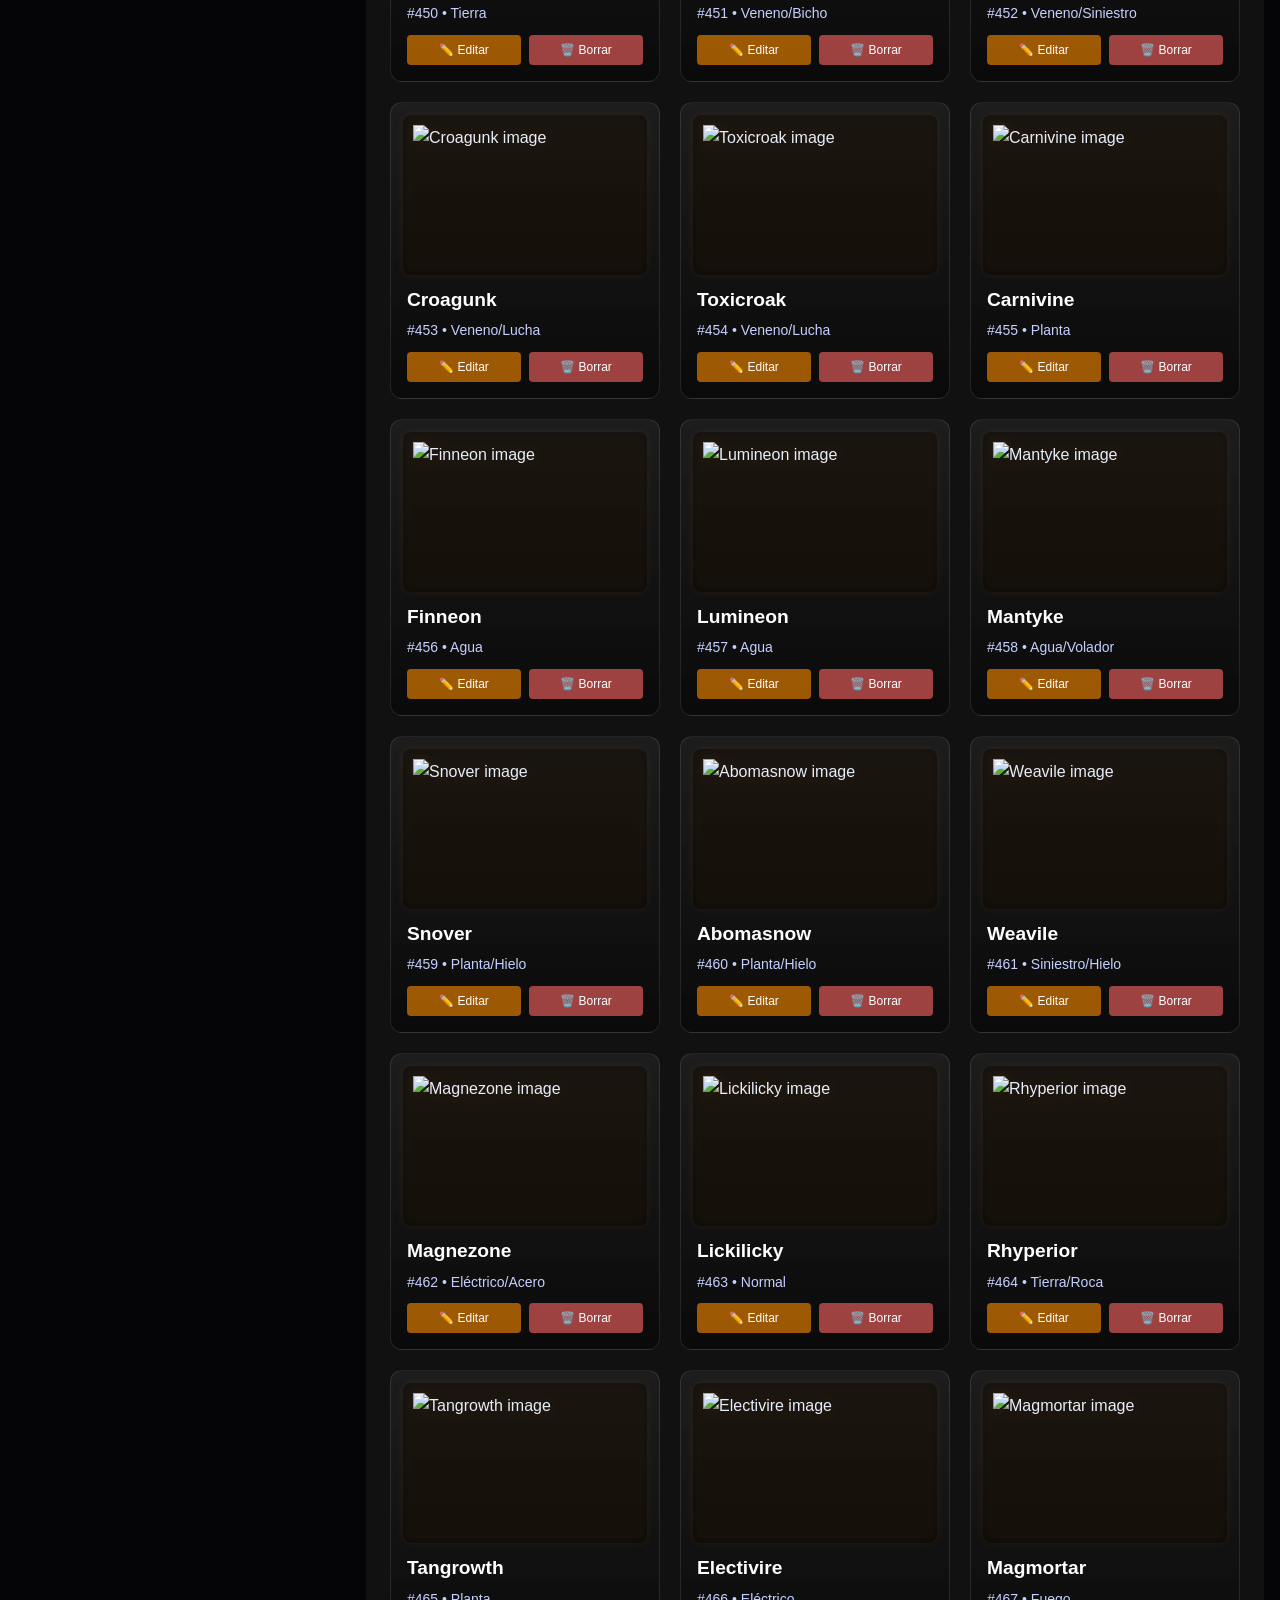
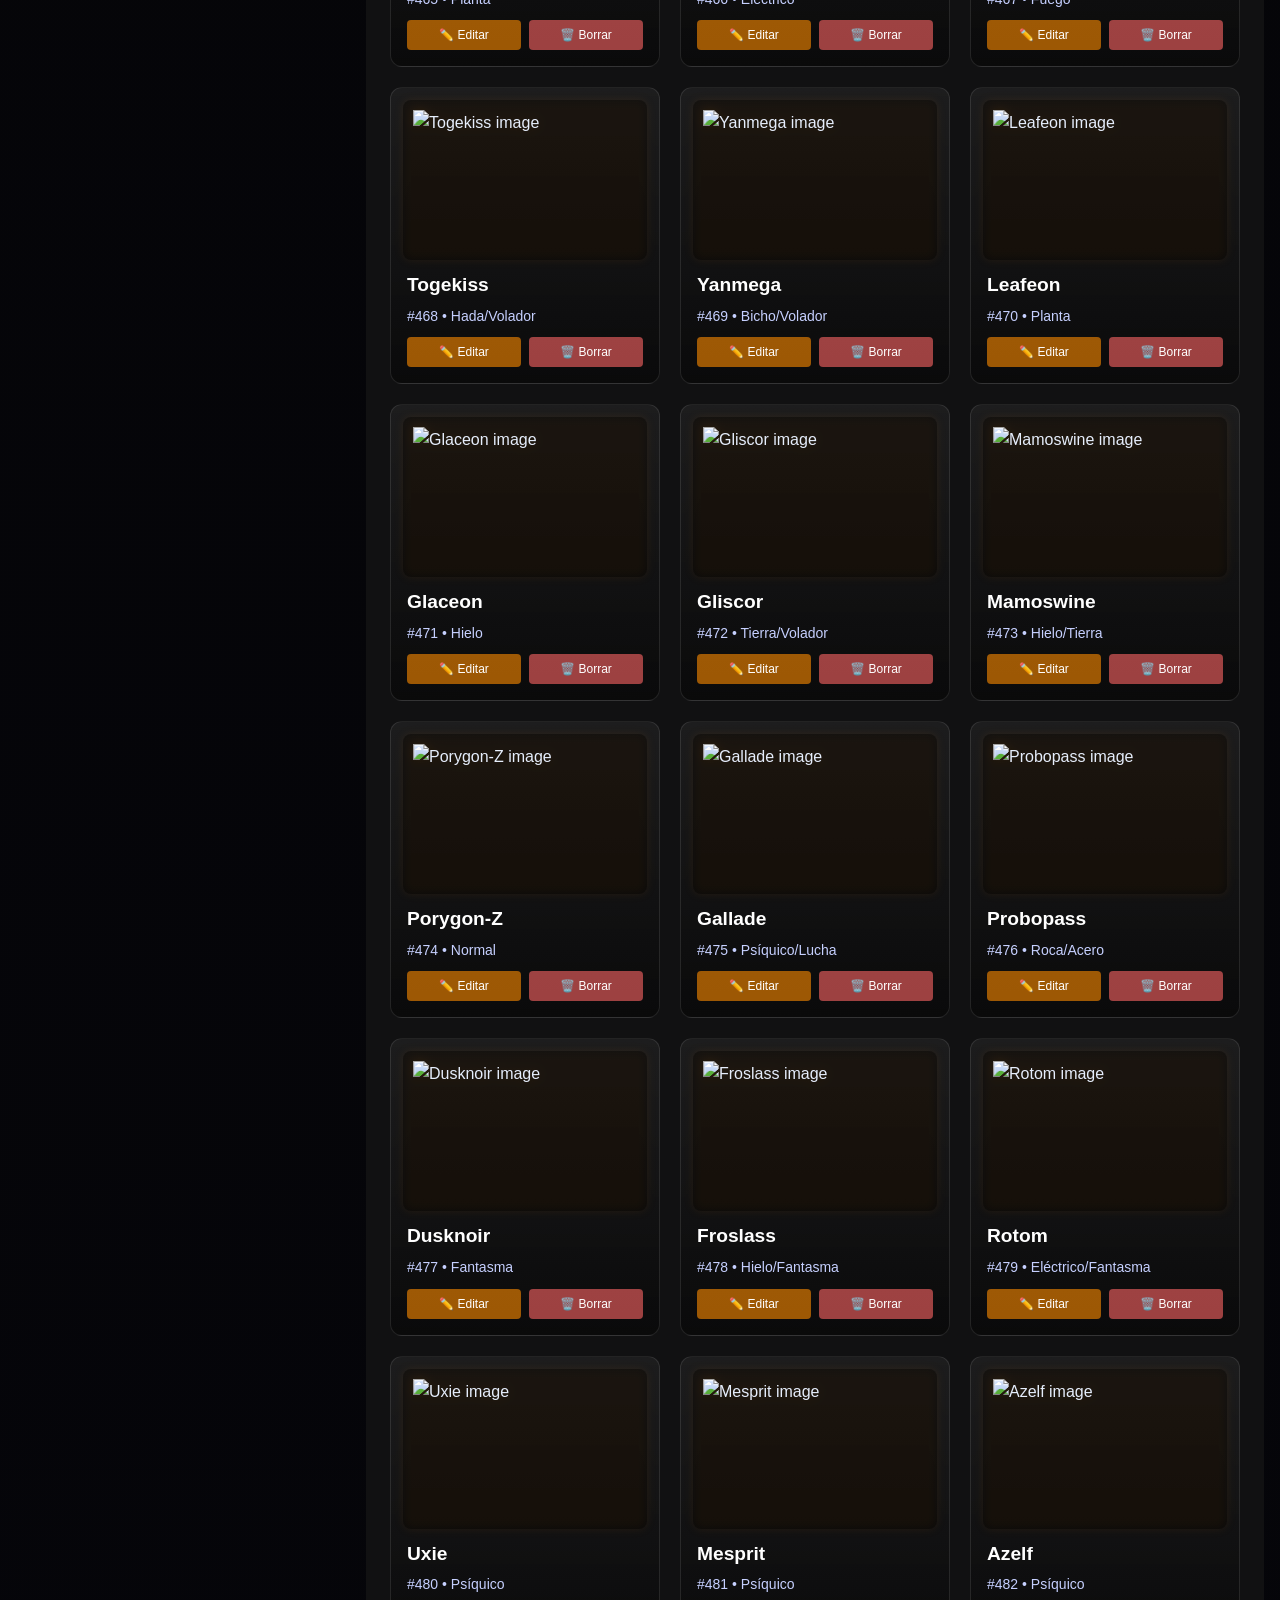
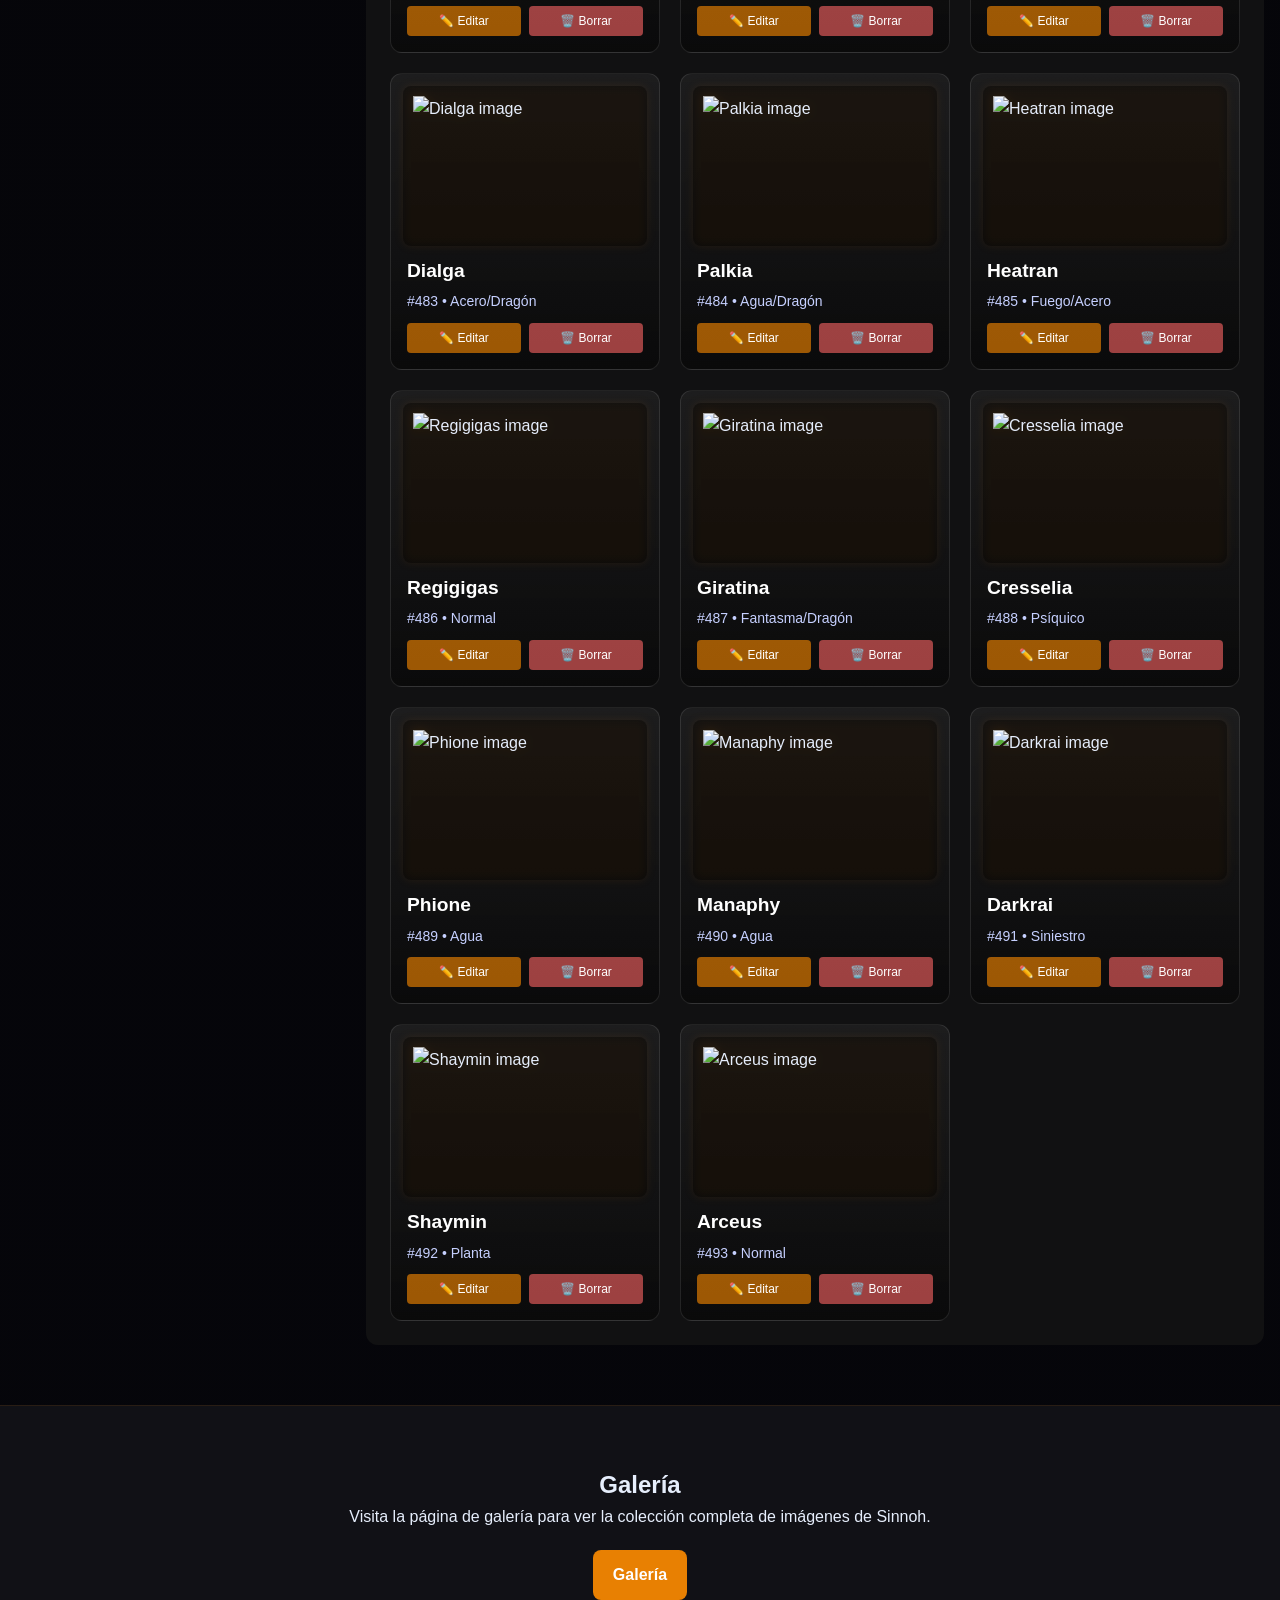
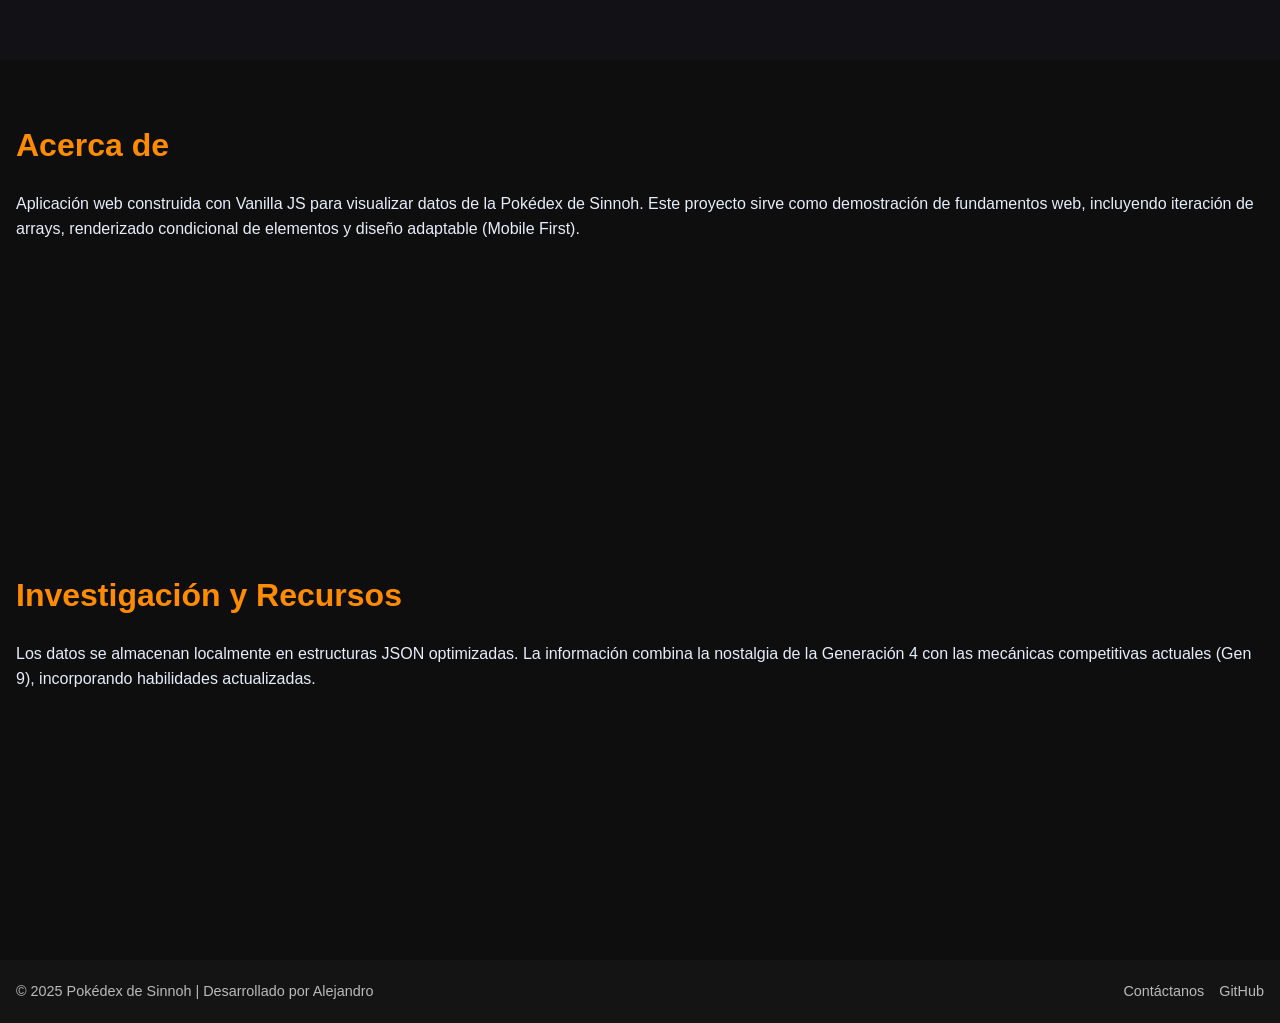
==== commit c55da091: "Add files via upload" ====
--- a/Proyecto pokedex sinnoh/index.html
+++ b/Proyecto pokedex sinnoh/index.html
@@ -34,7 +34,7 @@
   </header>
 
   <main class="main-content">
-    <!-- Hero / Intro -->
+    
     <section class="hero-section" aria-labelledby="hero-title">
       <img src="images/pokemon-background-sinnoh.jpg" alt="Sinnoh region background" class="hero-background">
       <div class="hero-overlay">
@@ -100,30 +100,92 @@
     <section id="gallery-preview" class="gallery-preview">
       <h2>Galería</h2>
       <p>Visita la página de galería para ver la colección completa de imágenes de Sinnoh.</p>
-      <a class="button-primary" href="gallery.html">Open Gallery</a>
+      <a class="button-primary" href="gallery.html">Galería</a>
     </section>
 
 
     <section id="about-section" class="about-section">
       <h2>Acerca de</h2>
-      <p>Esta Pokédex es un proyecto educativo. Contiene información real sobre Pokémon originarios de Sinnoh y funciona
-        como práctica de HTML/CSS/JS.</p>
+      <p>Aplicación web construida con Vanilla JS para visualizar datos de la Pokédex de Sinnoh. 
+        Este proyecto sirve como demostración de fundamentos web, incluyendo iteración de arrays, 
+        renderizado condicional de elementos y diseño adaptable (Mobile First).</p>
     </section>
 
     <section class="extra-section">
       <h2>Investigación y Recursos</h2>
-      <p>La información de cada Pokémon se añade manualmente. Puedes apoyar el proyecto añadiendo imágenes con buena
-        licencia en la carpeta <code>images/</code>.</p>
+      <p>Los datos se almacenan localmente en estructuras JSON optimizadas. La información combina 
+        la nostalgia de la Generación 4 con las mecánicas competitivas actuales (Gen 9), 
+        incorporando habilidades actualizadas.</p>
     </section>
   </main>
+
+  
+  <!-- Detail Modal -->
+  <div id="detail-modal" class="modal">
+    <div class="modal-content detail-modal-content">
+      <span class="modal-close">&times;</span>
+      <div class="detail-content">
+        <img id="detail-image" class="detail-image" src="" alt="">
+        <h2 id="detail-name"></h2>
+        <p class="detail-number" id="detail-number"></p>
+        <p class="detail-type" id="detail-type"></p>
+        <div class="detail-abilities">
+          <h4>Habilidades:</h4>
+          <ul id="detail-abilities-list" class="abilities-list"></ul>
+        </div>
+        <div class="detail-buttons">
+          <button id="detail-edit-btn" class="submit-button">Editar</button>
+          <button id="detail-close-btn" class="modal-cancel-button">Cerrar</button>
+        </div>
+      </div>
+    </div>
+  </div>
+
+  <!-- Edit Modal -->
+  <div id="edit-modal" class="modal">
+    <div class="modal-content">
+      <span class="modal-close">&times;</span>
+      <h3>Editar Pokémon</h3>
+      <form id="edit-form" class="pokemon-form" autocomplete="off" novalidate>
+        <label for="edit-name-input">Nombre</label>
+        <input id="edit-name-input" name="name" type="text" placeholder="Piplup" required>
+
+        <label for="edit-number-input">Número de la pokédex</label>
+        <input id="edit-number-input" name="number" type="number" min="1" required>
+
+        <label for="edit-type-input">Tipo</label>
+        <select id="edit-type-input" name="type" required>
+          <option value="">Selecciona el tipo</option>
+          <option value="agua">Agua</option>
+          <option value="planta">Planta</option>
+          <option value="fuego">Fuego</option>
+          <option value="eléctrico">Eléctrico</option>
+          <option value="psíquico">Psíquico</option>
+          <option value="roca">Roca</option>
+          <option value="fantasma">Fantasma</option>
+          <option value="dragón">Dragón</option>
+          <option value="normal">Normal</option>
+        </select>
+
+        <label for="edit-image-input">URL de la imágen</label>
+        <input id="edit-image-input" name="image" type="url" placeholder="https://..." required>
+
+        <div class="modal-buttons">
+          <button type="submit" class="submit-button">Guardar cambios</button>
+          <button type="button" class="modal-cancel-button">Cancelar</button>
+        </div>
+        <div id="edit-errors" class="form-errors" aria-live="polite"></div>
+      </form>
+    </div>
+  </div>
 
   <footer class="site-footer" role="contentinfo">
     <div class="footer-left">
       <p>© 2025 Pokédex de Sinnoh | Desarrollado por Alejandro</p>
     </div>
     <div class="footer-right">
-      <a href="#" class="footer-link">Contact</a>
-      <a href="#" class="footer-link">GitHub</a>
+      <a href="#" class="footer-link">Contáctanos</a>
+      <a href="https://github.com/alericohdez" class="footer-link">GitHub</a>
     </div>
   </footer>
 
--- a/Proyecto pokedex sinnoh/css/style.css
+++ b/Proyecto pokedex sinnoh/css/style.css
@@ -42,10 +42,9 @@
   border-bottom: 1px solid rgba(var(--color-primary), 0.1);
 }
 
-
 .logo-image {
-  width: 80px;
-  height: 48px;
+  width: 90px;
+  height: 60px;
   object-fit: contain;
   filter: drop-shadow(0 0 8px rgba(var(--color-primary), 0.6));
 }
@@ -260,6 +259,245 @@
   font-size: 14px;
 }
 
+/* Modal Styles */
+.modal {
+  display: none;
+  position: fixed;
+  z-index: 100;
+  left: 0;
+  top: 0;
+  width: 100%;
+  height: 100%;
+  background-color: rgba(0, 0, 0, 0.8);
+  animation: fadeIn 0.3s ease-in-out;
+}
+
+@keyframes fadeIn {
+  from {
+    opacity: 0;
+  }
+  to {
+    opacity: 1;
+  }
+}
+
+.modal-content {
+  background: rgba(var(--color-form-bg), 0.98);
+  margin: 10% auto;
+  padding: 24px;
+  border-radius: 12px;
+  border: 1px solid rgba(var(--color-primary), 0.3);
+  width: 90%;
+  max-width: 500px;
+  position: relative;
+  animation: slideDown 0.3s ease-in-out;
+}
+
+@keyframes slideDown {
+  from {
+    transform: translateY(-50px);
+    opacity: 0;
+  }
+  to {
+    transform: translateY(0);
+    opacity: 1;
+  }
+}
+
+.modal-close {
+  color: rgba(var(--color-text-light), 0.7);
+  float: right;
+  font-size: 28px;
+  font-weight: bold;
+  cursor: pointer;
+  transition: color 0.2s;
+}
+
+.modal-close:hover,
+.modal-close:focus {
+  color: rgba(var(--color-primary), 1);
+}
+
+.modal-content h3 {
+  color: rgba(var(--color-primary), 1);
+  margin-bottom: 16px;
+  margin-top: 8px;
+}
+
+.modal-buttons {
+  display: flex;
+  gap: 12px;
+  margin-top: 16px;
+}
+
+.modal-buttons button {
+  flex: 1;
+  padding: 12px;
+  border-radius: 6px;
+  border: none;
+  cursor: pointer;
+  font-weight: bold;
+  transition: all 0.2s;
+}
+
+.modal-buttons .submit-button {
+  background: rgba(var(--color-primary), 0.95);
+  color: #fff;
+}
+
+.modal-buttons .submit-button:hover {
+  background: rgba(var(--color-primary), 1);
+  transform: translateY(-1px);
+}
+
+.modal-cancel-button {
+  background: rgba(100, 100, 100, 0.8);
+  color: #fff;
+}
+
+.modal-cancel-button:hover {
+  background: rgba(100, 100, 100, 1);
+  transform: translateY(-1px);
+}
+
+.modal-content .pokemon-form {
+  position: static;
+  top: auto;
+  background: transparent;
+  border: none;
+  padding: 0;
+  gap: 12px;
+}
+
+.modal-content #edit-errors {
+  color: #ff6666;
+  margin-top: 5px;
+  font-size: 14px;
+}
+
+/* Detail Modal Styles */
+.detail-modal-content {
+  max-width: 400px;
+  text-align: center;
+}
+
+.detail-content {
+  display: flex;
+  flex-direction: column;
+  align-items: center;
+  gap: 16px;
+}
+
+.detail-image {
+  width: 200px;
+  height: 200px;
+  object-fit: contain;
+  border-radius: 8px;
+  background: rgba(255, 255, 255, 0.05);
+  padding: 16px;
+}
+
+.detail-content h2 {
+  color: rgba(var(--color-primary), 1);
+  font-size: 28px;
+  margin: 8px 0;
+}
+
+.detail-number,
+.detail-type {
+  color: var(--color-text-light);
+  font-size: 16px;
+  margin: 4px 0;
+}
+
+.detail-type {
+  background: rgba(var(--color-secondary), 0.2);
+  display: inline-block;
+  padding: 4px 12px;
+  border-radius: 4px;
+  color: rgba(var(--color-secondary), 1);
+  font-weight: bold;
+}
+
+.detail-abilities {
+  width: 100%;
+  text-align: left;
+  margin: 16px 0;
+  padding: 12px;
+  background: rgba(255, 255, 255, 0.05);
+  border-radius: 8px;
+  border-left: 4px solid rgba(var(--color-primary), 0.7);
+}
+
+.detail-abilities h4 {
+  color: rgba(var(--color-primary), 1);
+  margin-bottom: 8px;
+  font-size: 14px;
+  text-transform: uppercase;
+  letter-spacing: 0.5px;
+}
+
+.abilities-list {
+  list-style: none;
+  padding: 0;
+  margin: 0;
+}
+
+.abilities-list li {
+  color: var(--color-text-light);
+  padding: 6px 0;
+  font-size: 14px;
+  border-bottom: 1px solid rgba(255, 255, 255, 0.1);
+}
+
+.abilities-list li:last-child {
+  border-bottom: none;
+}
+
+.abilities-list li:before {
+  content: "→ ";
+  color: rgba(var(--color-secondary), 1);
+  font-weight: bold;
+  margin-right: 8px;
+}
+
+.detail-buttons {
+  display: flex;
+  gap: 12px;
+  width: 100%;
+  margin-top: 12px;
+}
+
+.detail-buttons button {
+  flex: 1;
+  padding: 12px;
+  border-radius: 6px;
+  border: none;
+  cursor: pointer;
+  font-weight: bold;
+  transition: all 0.2s;
+}
+
+.detail-buttons .submit-button {
+  background: rgba(var(--color-primary), 0.95);
+  color: #fff;
+}
+
+.detail-buttons .submit-button:hover {
+  background: rgba(var(--color-primary), 1);
+  transform: translateY(-1px);
+}
+
+.detail-buttons .modal-cancel-button {
+  background: rgba(100, 100, 100, 0.8);
+  color: #fff;
+}
+
+.detail-buttons .modal-cancel-button:hover {
+  background: rgba(100, 100, 100, 1);
+  transform: translateY(-1px);
+}
+
 
 .pokedex-list-wrapper {
   background: rgba(20, 20, 20, 0.8);
@@ -417,20 +655,46 @@
     justify-content: flex-start;
     gap: 16px;
   }
-
+  
   .site-nav {
     display: none;
   }
 
+  /* Mostrar el nav deslizable cuando tenga la clase `open` (toggled por JS) */
+  .site-nav.open {
+    display: block;
+    position: absolute;
+    top: 64px;
+    left: 0;
+    right: 0;
+    background: rgba(12, 12, 14, 0.98);
+    padding: 12px 16px;
+    border-bottom: 1px solid rgba(var(--color-primary), 0.06);
+    z-index: 30;
+    box-shadow: 0 6px 20px rgba(0,0,0,0.4);
+  }
+
+  .site-nav.open ul {
+    display: flex;
+    flex-direction: column;
+    gap: 12px;
+    align-items: stretch;
+  }
+
+  .site-nav.open a {
+    display: block;
+    padding: 10px 8px;
+    font-size: 18px;
+  }
+  
   .menu-button {
     display: inline-flex;
     order: 0;
   }
-
+  
   .logo-image {
     order: 1;
     margin-right: auto;
-    width: 60px;
   }
 
   .hero-overlay h1 {
@@ -507,7 +771,7 @@
   }
 
   .logo-image {
-    width: 80px;
+    margin-left: 40vw;
   }
 
   .site-footer {
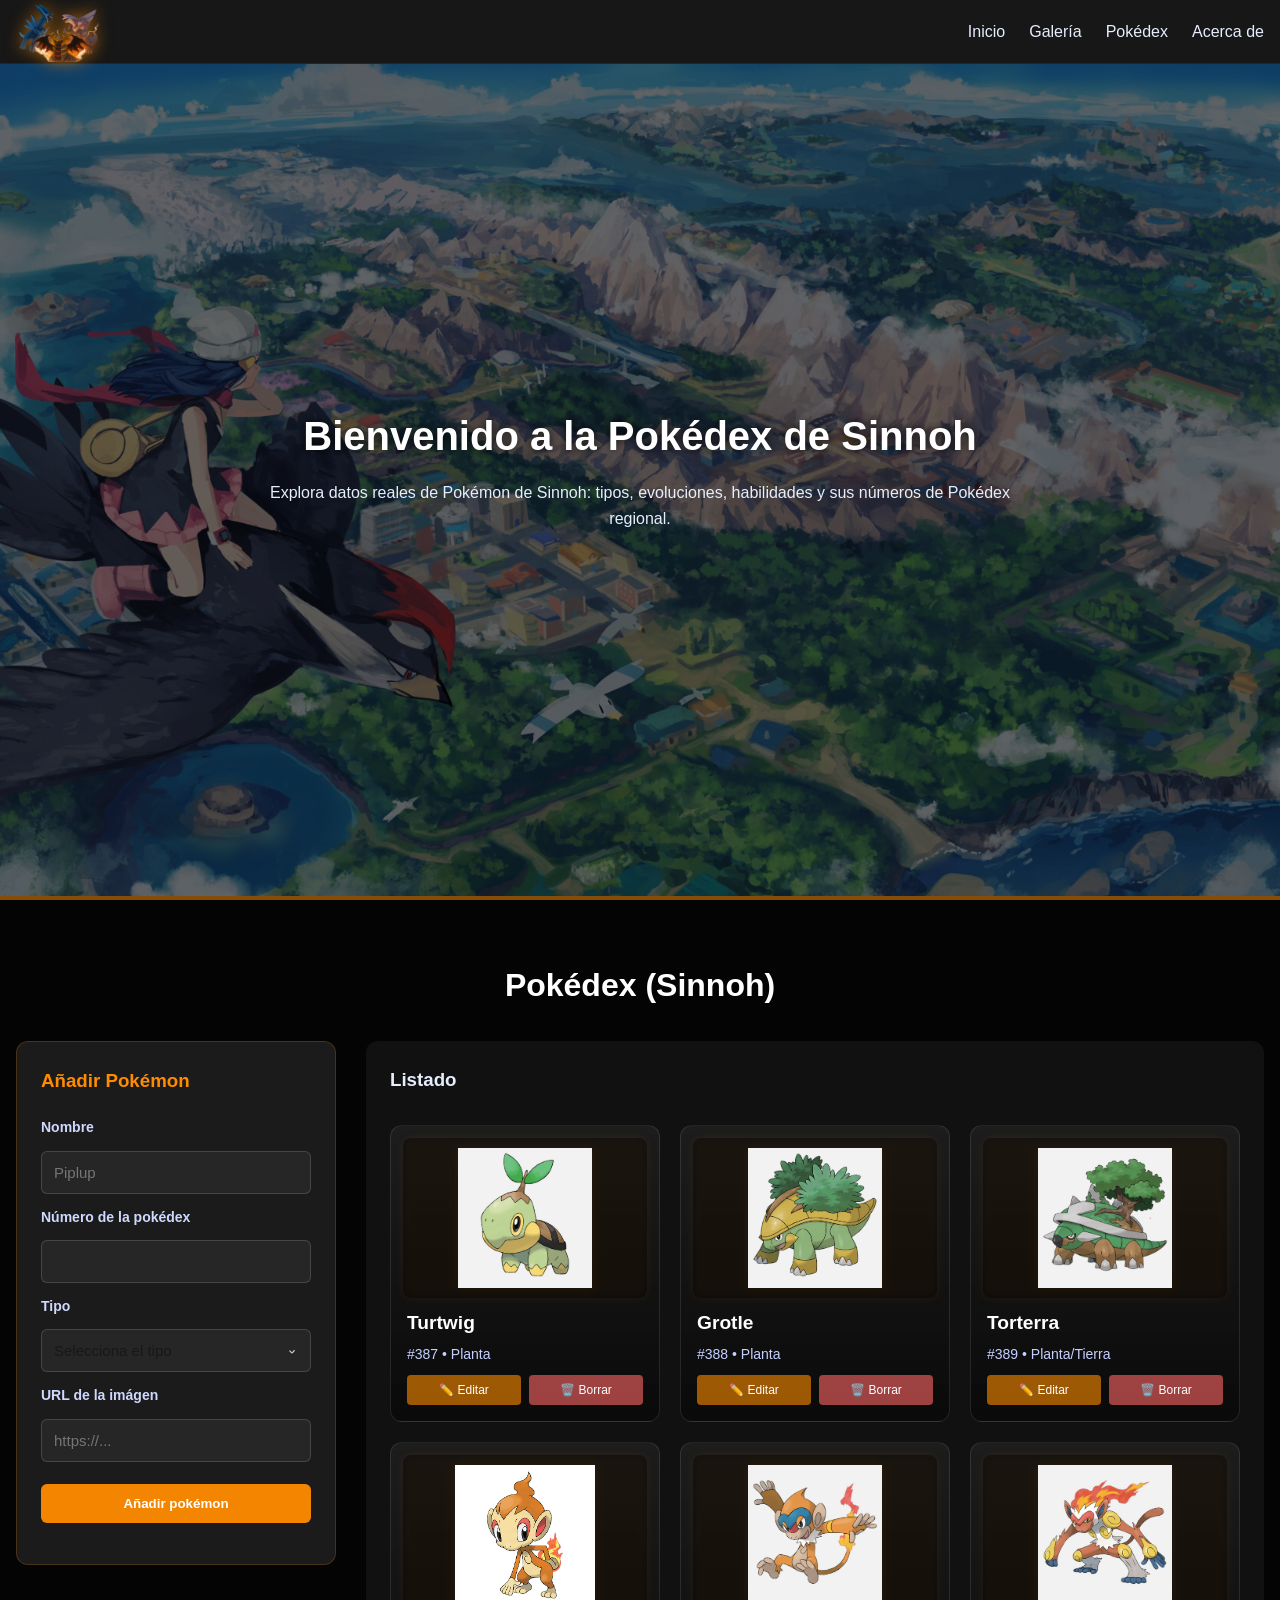
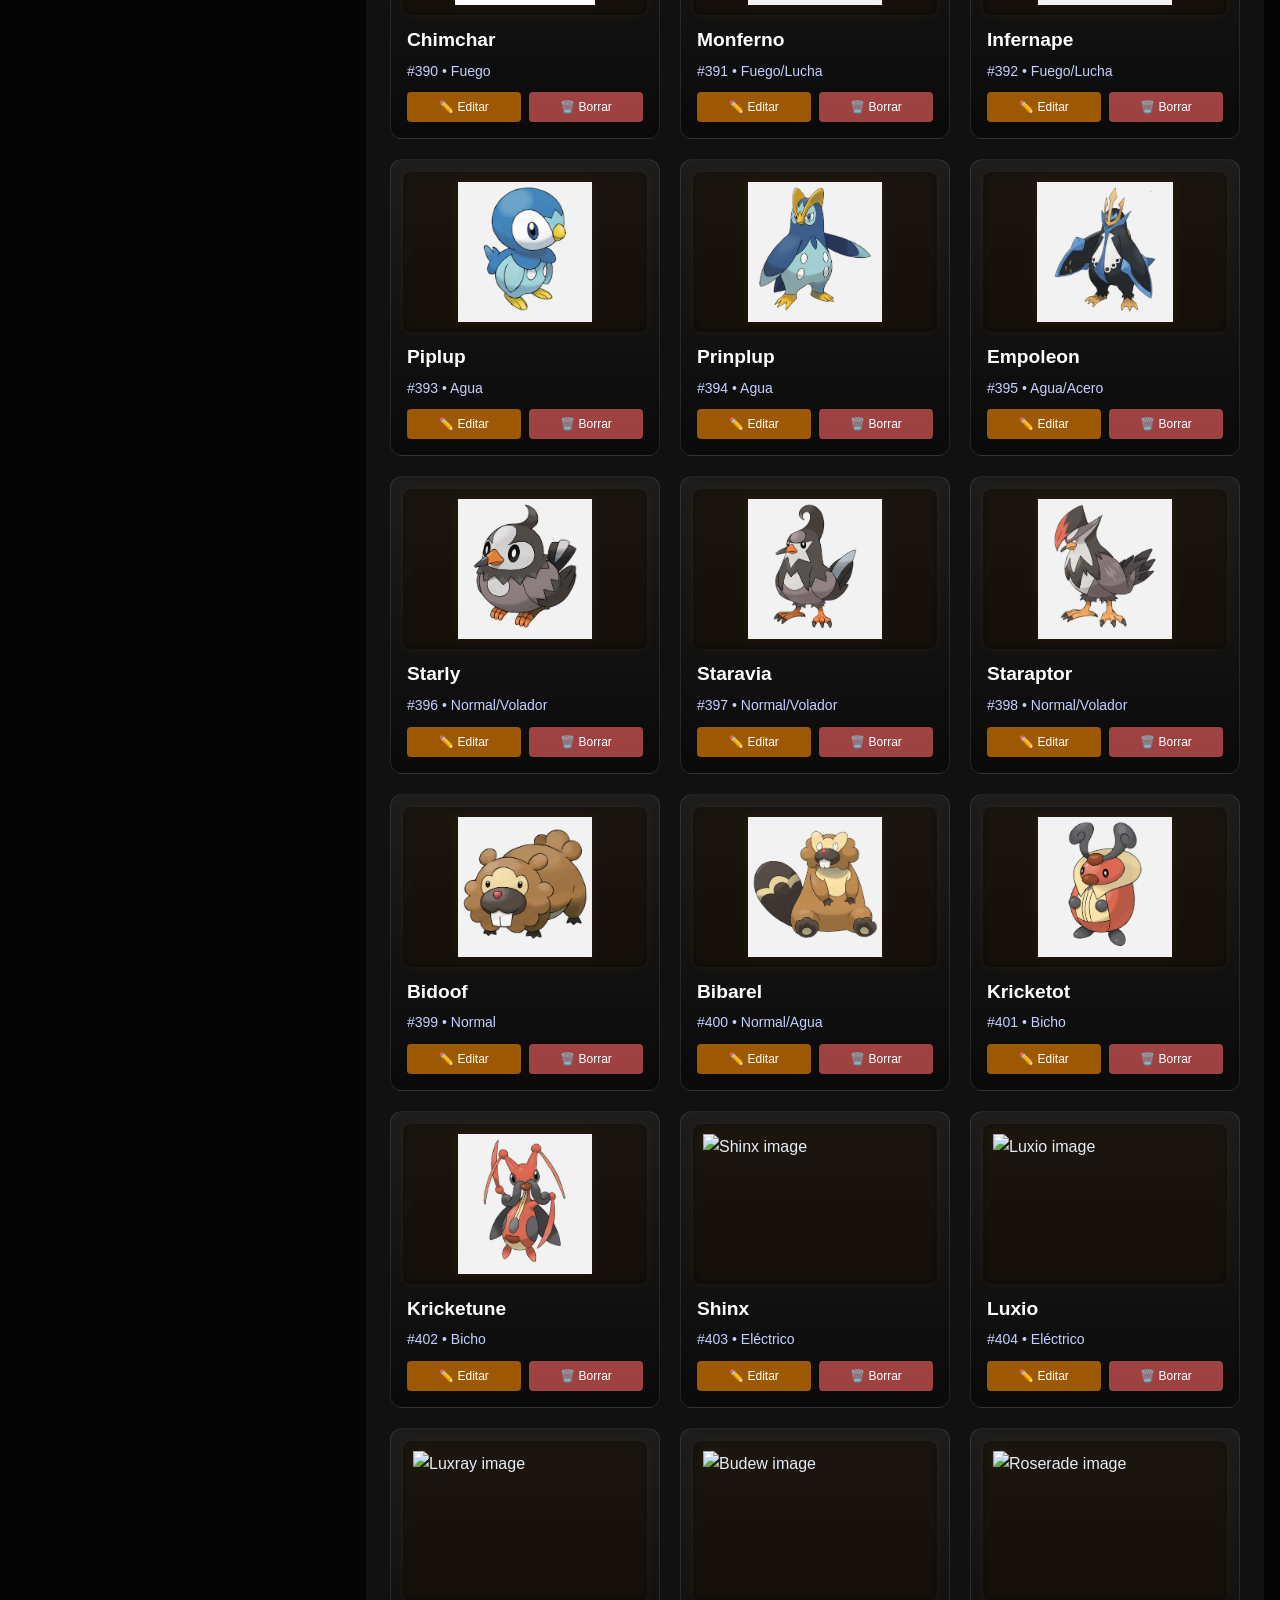
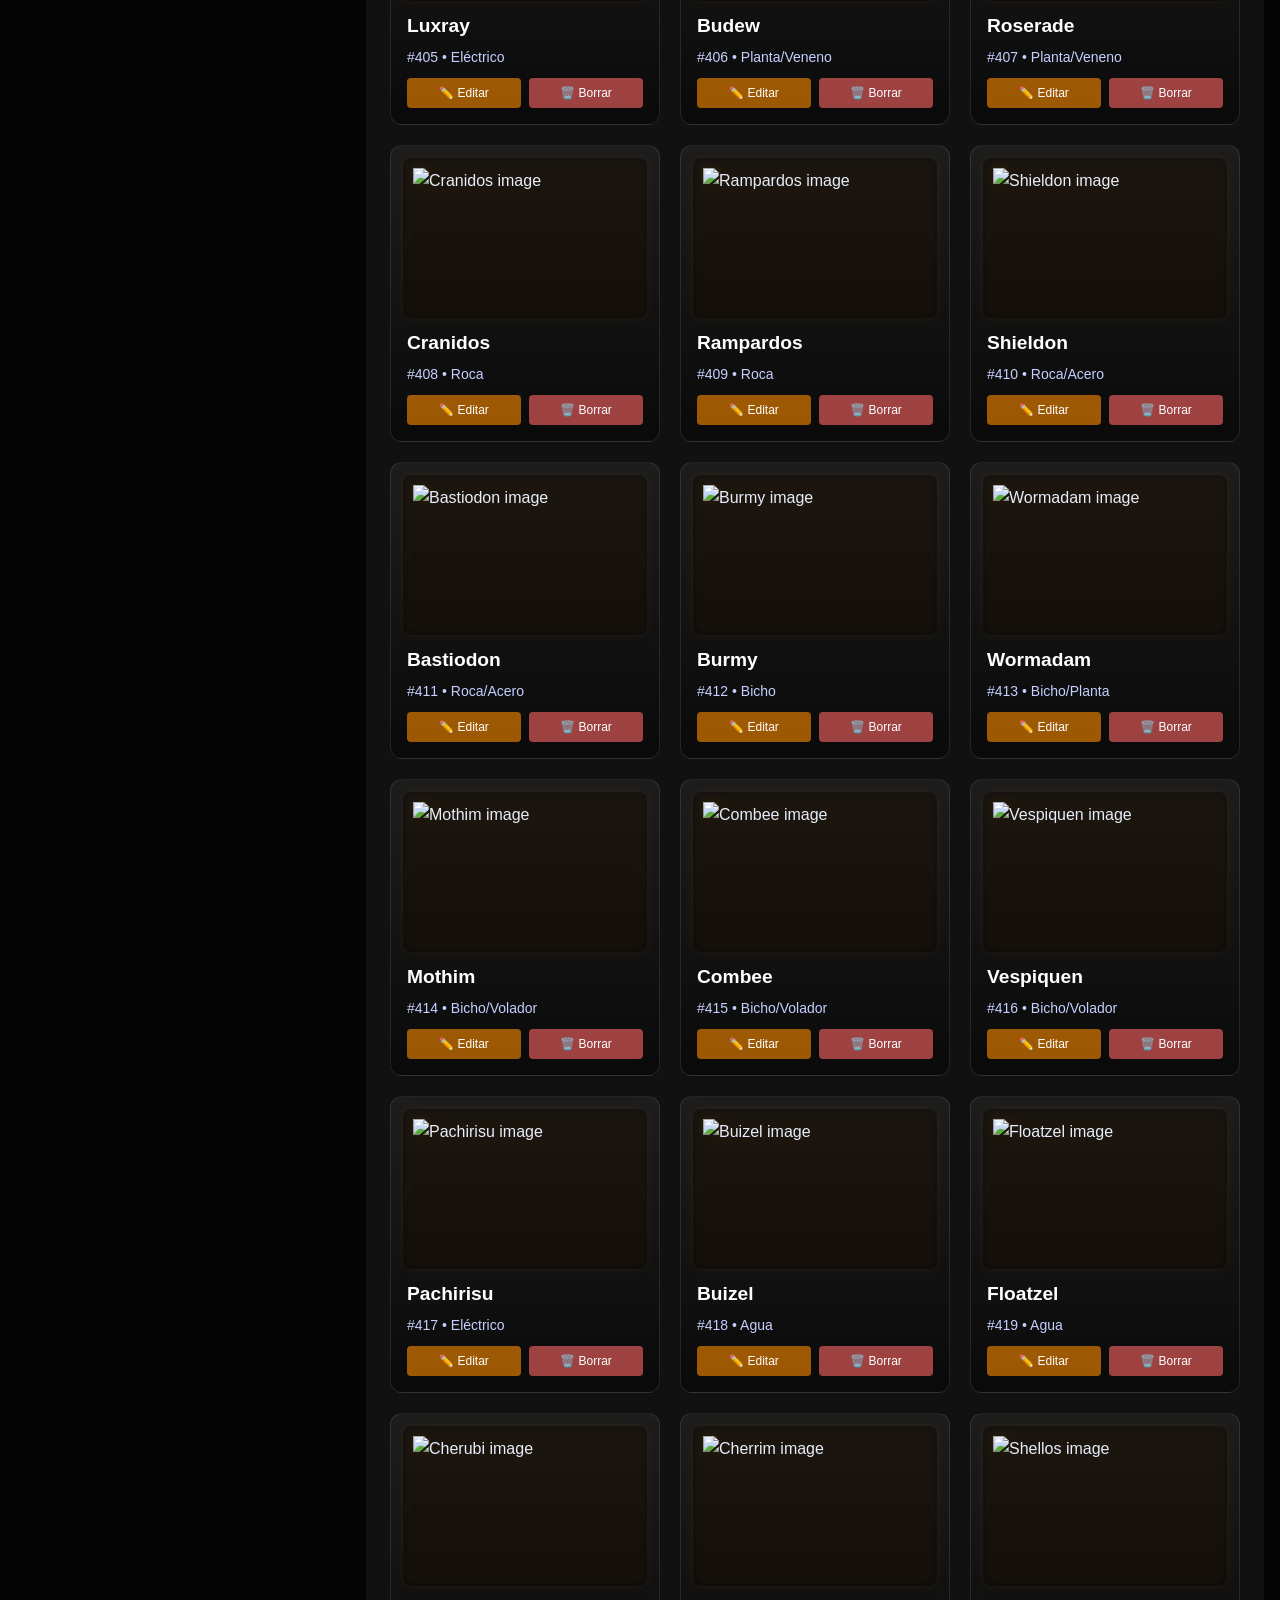
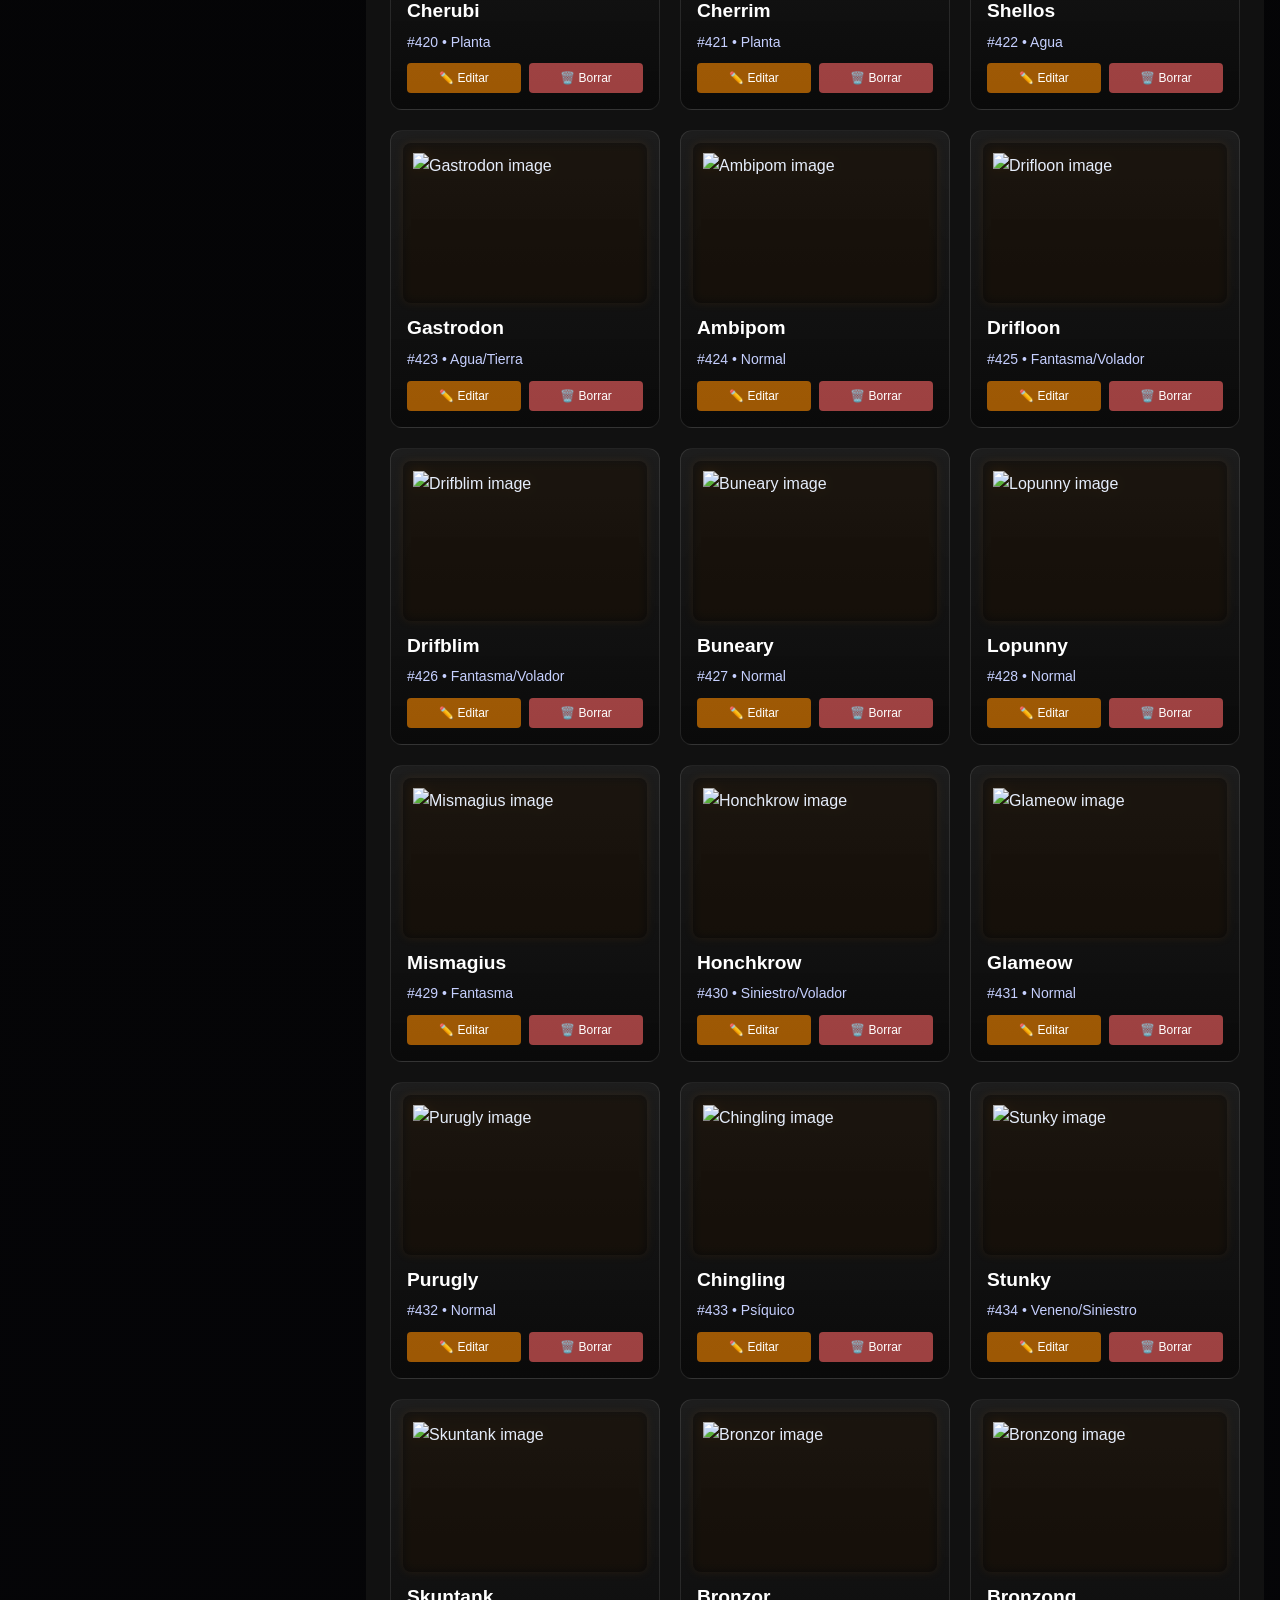
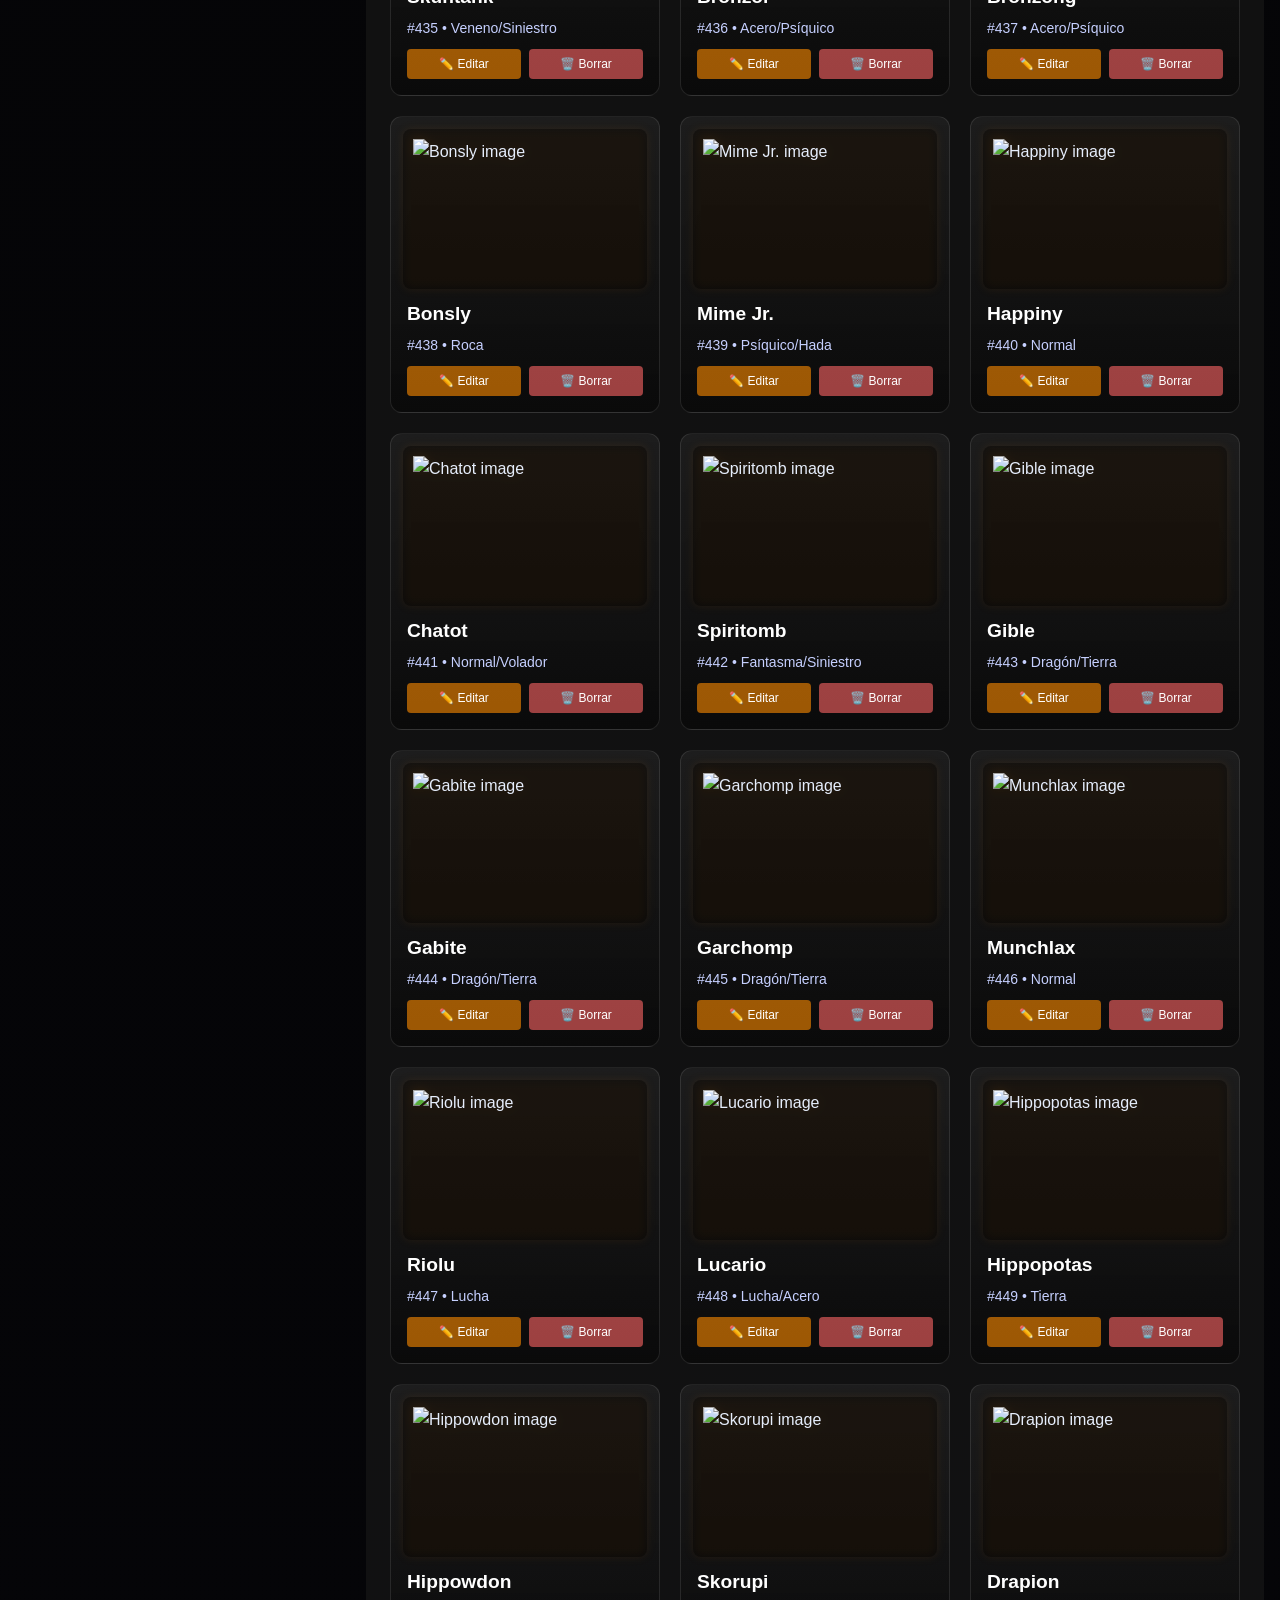
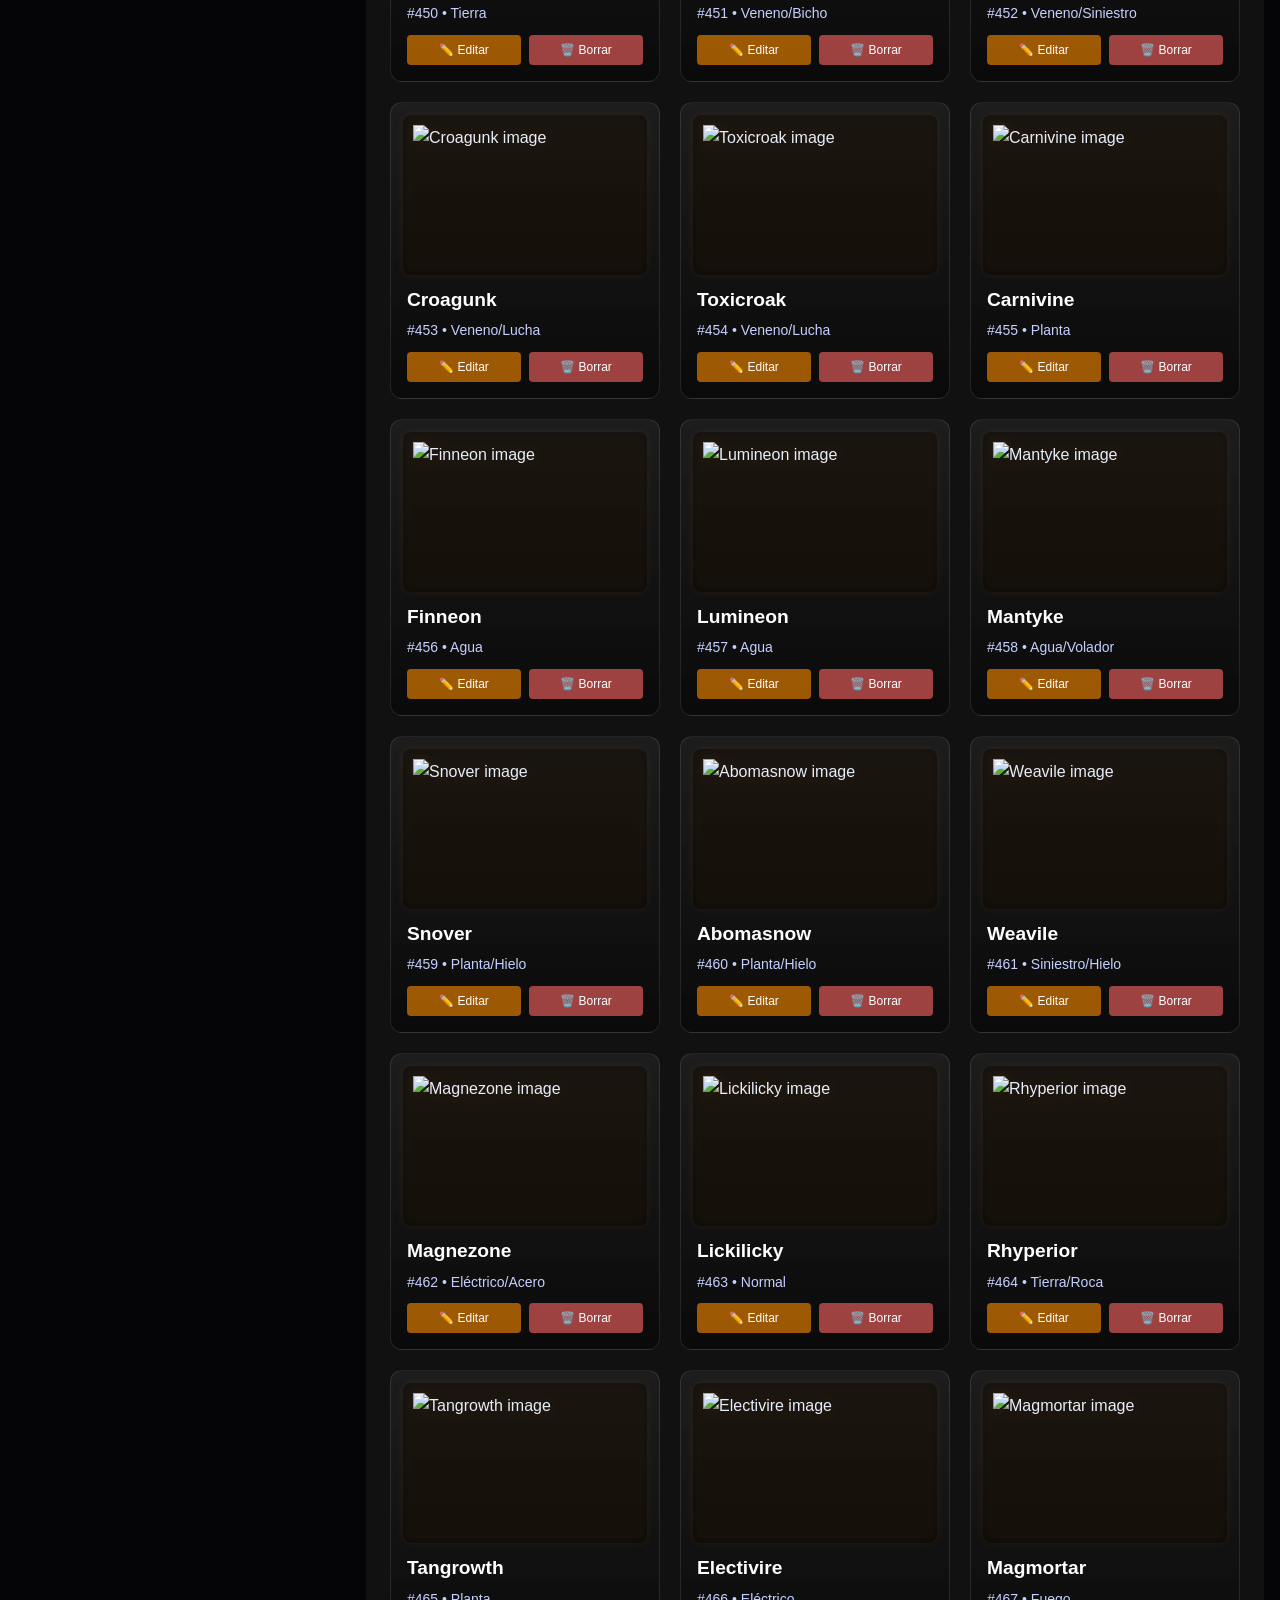
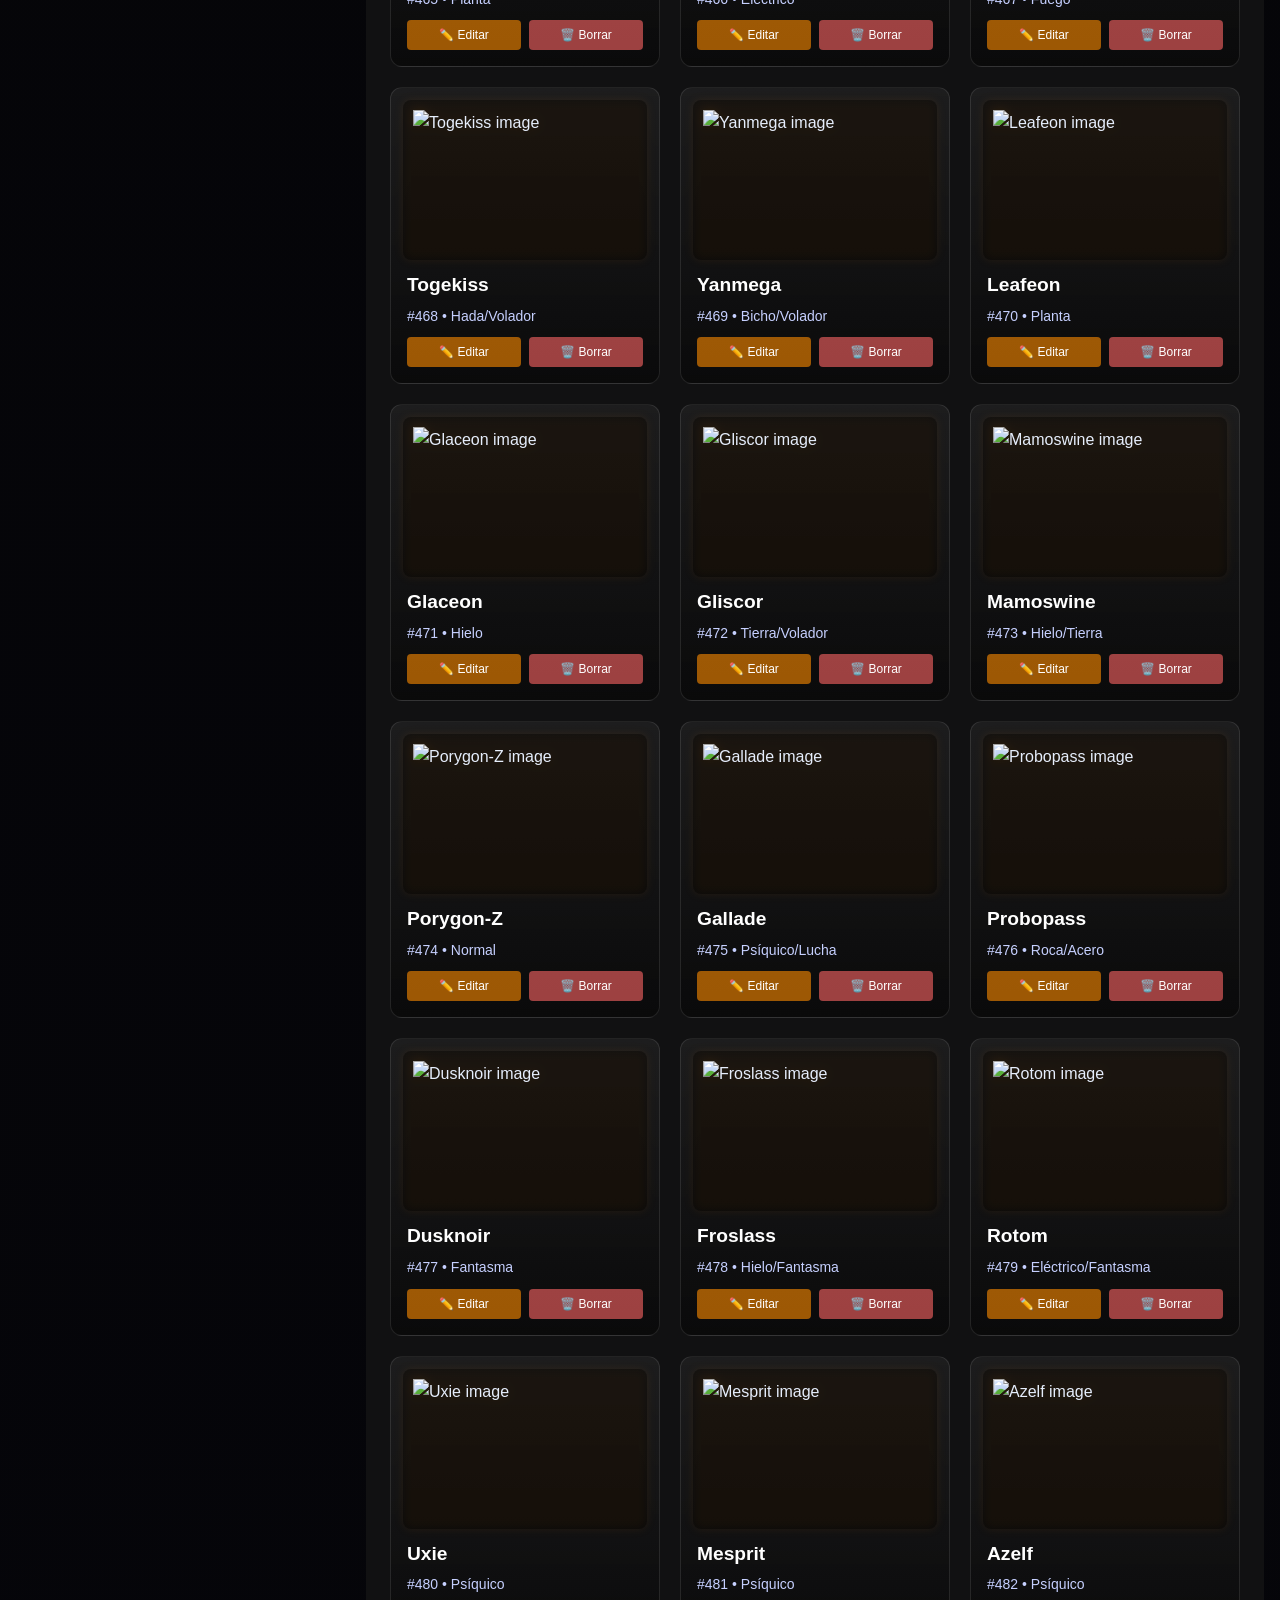
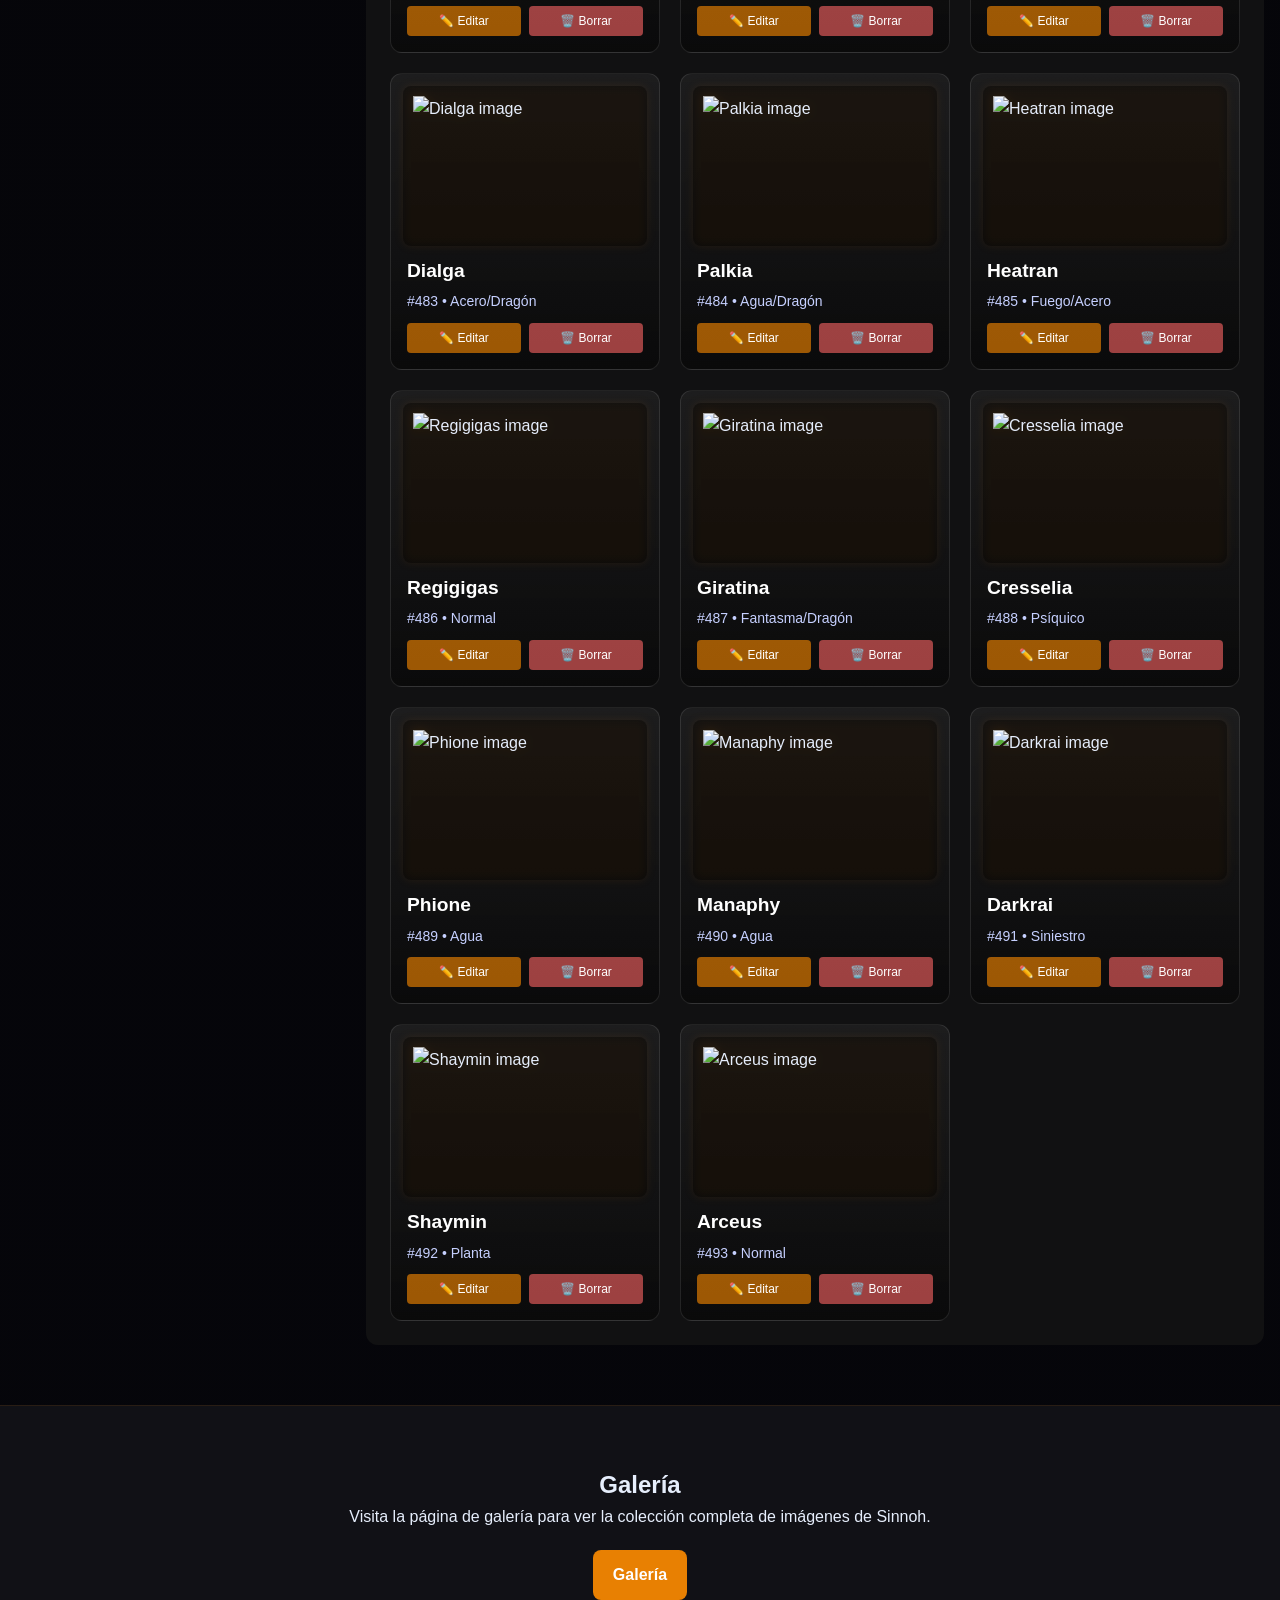
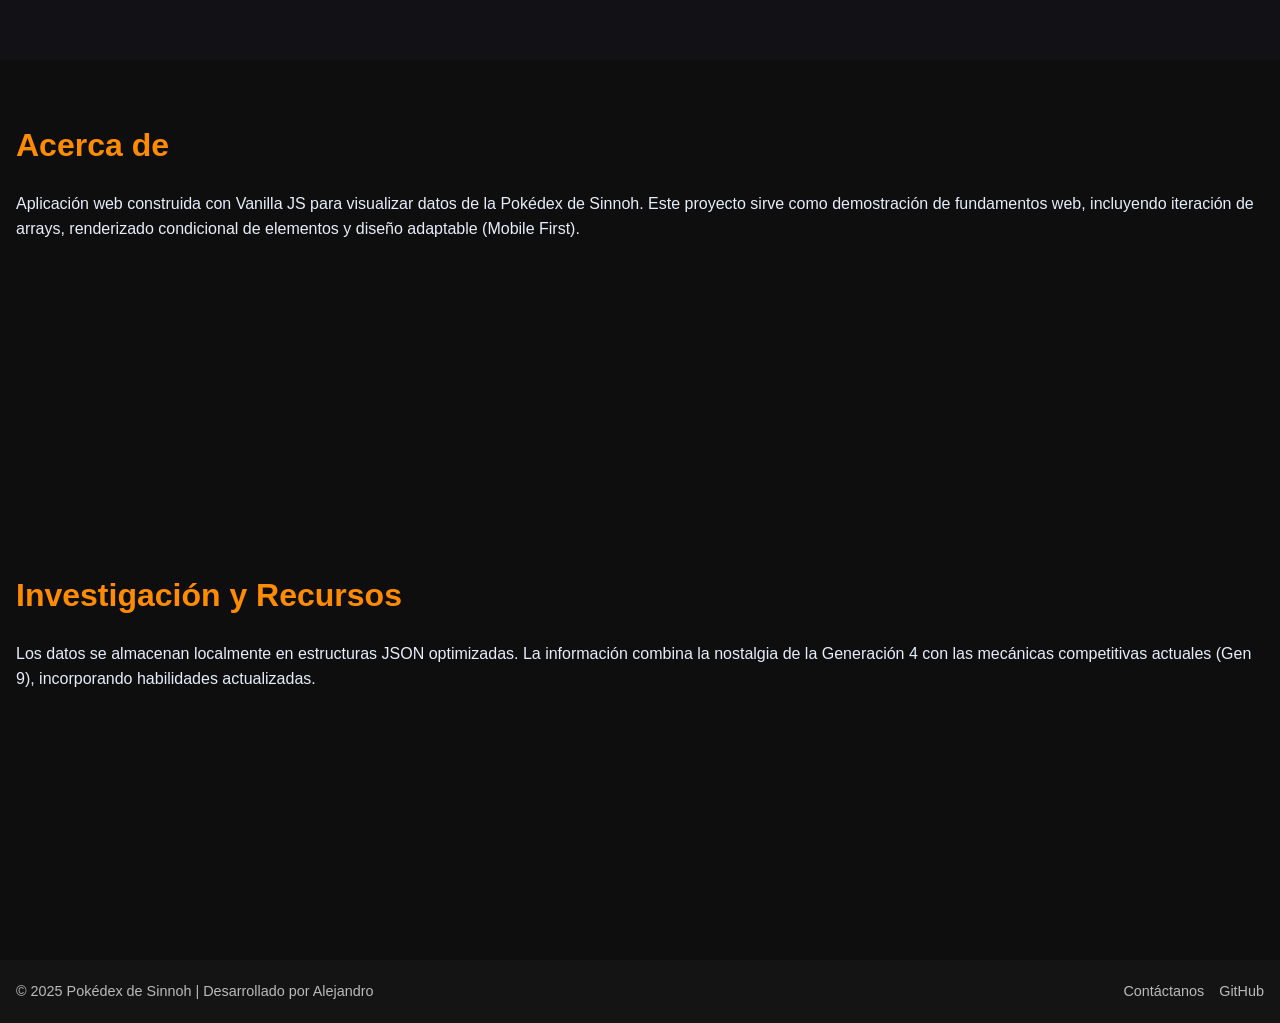
==== commit 2c6ea2f8: "Add files via upload" ====
--- a/Proyecto pokedex sinnoh/index.html
+++ b/Proyecto pokedex sinnoh/index.html
@@ -2,12 +2,12 @@
 <html lang="en">
 
 <head>
-  <meta charset="utf-8" />
-  <meta name="viewport" content="width=device-width, initial-scale=1" />
+  <meta charset="utf-8">
+  <meta name="viewport" content="width=device-width, initial-scale=1">
   <title>Pokédex de Sinnoh</title>
 
 
-  <link rel="stylesheet" href="css/style.css" />
+  <link rel="stylesheet" href="css/style.css">
 
 
   <link rel="stylesheet" href="https://cdnjs.cloudflare.com/ajax/libs/font-awesome/6.5.2/css/all.min.css"
@@ -16,7 +16,7 @@
 </head>
 
 <body>
-  <header class="site-header" role="banner">
+  <header class="site-header">
     <button class="menu-button" aria-label="open menu">
       <i class="fa-solid fa-bars" aria-hidden="true"></i>
     </button>
@@ -44,7 +44,7 @@
 
         <div class="search-container">
           <input id="search-input" class="search-input" type="text"
-            placeholder="Busca por nombre o número de Pokédex" />
+            placeholder="Busca por nombre o número de Pokédex">
           <button id="search-button" class="search-button" aria-label="Buscar"><i
               class="fa-solid fa-magnifying-glass"></i></button>
         </div>
@@ -120,13 +120,13 @@
   </main>
 
   
-  <!-- Detail Modal -->
+  
   <div id="detail-modal" class="modal">
     <div class="modal-content detail-modal-content">
       <span class="modal-close">&times;</span>
       <div class="detail-content">
-        <img id="detail-image" class="detail-image" src="" alt="">
-        <h2 id="detail-name"></h2>
+        <img id="detail-image" class="detail-image" src="images/piplup.jpg" alt="Pokémon image">
+        <h2 id="detail-name">Pokémon</h2>
         <p class="detail-number" id="detail-number"></p>
         <p class="detail-type" id="detail-type"></p>
         <div class="detail-abilities">
@@ -141,7 +141,7 @@
     </div>
   </div>
 
-  <!-- Edit Modal -->
+  
   <div id="edit-modal" class="modal">
     <div class="modal-content">
       <span class="modal-close">&times;</span>
@@ -179,7 +179,7 @@
     </div>
   </div>
 
-  <footer class="site-footer" role="contentinfo">
+  <footer class="site-footer">
     <div class="footer-left">
       <p>© 2025 Pokédex de Sinnoh | Desarrollado por Alejandro</p>
     </div>
--- a/Proyecto pokedex sinnoh/css/style.css
+++ b/Proyecto pokedex sinnoh/css/style.css
@@ -136,7 +136,7 @@
 
 
 .search-container {
-  display: flex;
+  display: none;
   gap: 12px;
   align-items: center;
 }
@@ -259,7 +259,6 @@
   font-size: 14px;
 }
 
-/* Modal Styles */
 .modal {
   display: none;
   position: fixed;
@@ -283,7 +282,7 @@
 
 .modal-content {
   background: rgba(var(--color-form-bg), 0.98);
-  margin: 10% auto;
+  margin: 6% auto 0;
   padding: 24px;
   border-radius: 12px;
   border: 1px solid rgba(var(--color-primary), 0.3);
@@ -291,7 +290,14 @@
   max-width: 500px;
   position: relative;
   animation: slideDown 0.3s ease-in-out;
-}
+  max-height: calc(100vh - 120px);
+  overflow-y: auto;
+  -webkit-overflow-scrolling: touch;
+  flex-wrap: wrap;
+}
+
+
+
 
 @keyframes slideDown {
   from {
@@ -375,7 +381,11 @@
   font-size: 14px;
 }
 
-/* Detail Modal Styles */
+body.modal-open {
+  overflow: hidden;
+  touch-action: none;
+}
+
 .detail-modal-content {
   max-width: 400px;
   text-align: center;
@@ -590,6 +600,20 @@
   border-top: 1px solid rgba(var(--color-primary), 0.1);
 }
 
+.gallery-grid {
+  display: grid;
+  gap: 12px;
+  grid-template-columns: repeat(auto-fit, minmax(140px, 1fr));
+  align-items: center;
+}
+
+.gallery-grid img {
+  width: 100%;
+  height: 160px;
+  object-fit: cover;
+  border-radius: 8px;
+}
+
 .button-primary {
   display: inline-block;
   margin-top: 20px;
@@ -650,47 +674,35 @@
 
 
 /* Mobile */
-@media only screen and (max-width: 599px) {
+@media only screen and (min-width: 0px) and (max-width: 768px) {
   .site-header {
     justify-content: flex-start;
     gap: 16px;
   }
   
+  .logo-image{
+    justify-content: right;
+  }
   .site-nav {
+    display: left;
+  }
+
+  .menu-button {
     display: none;
-  }
-
-  /* Mostrar el nav deslizable cuando tenga la clase `open` (toggled por JS) */
-  .site-nav.open {
-    display: block;
-    position: absolute;
-    top: 64px;
-    left: 0;
-    right: 0;
-    background: rgba(12, 12, 14, 0.98);
-    padding: 12px 16px;
-    border-bottom: 1px solid rgba(var(--color-primary), 0.06);
-    z-index: 30;
-    box-shadow: 0 6px 20px rgba(0,0,0,0.4);
-  }
-
-  .site-nav.open ul {
-    display: flex;
-    flex-direction: column;
-    gap: 12px;
-    align-items: stretch;
-  }
-
-  .site-nav.open a {
-    display: block;
-    padding: 10px 8px;
-    font-size: 18px;
-  }
-  
-  .menu-button {
-    display: inline-flex;
     order: 0;
-  }
+    z-index: 100;
+    position: relative;
+    width: 50px;
+    height: 50px;
+    padding: 8px;
+    align-items: center;
+    justify-content: center;
+    background: transparent;
+    border: 2px solid transparent;
+    cursor: pointer;
+  }
+
+
   
   .logo-image {
     order: 1;
@@ -722,6 +734,11 @@
 
   .pokedex-list {
     grid-template-columns: repeat(auto-fit, minmax(180px, 1fr));
+  }
+
+  /* gallery adjustments for mobile */
+  .gallery-grid {
+    grid-template-columns: repeat(2, 1fr);
   }
 
   .pokemon-form {
@@ -733,15 +750,18 @@
     gap: 10px;
     text-align: center;
     font-size: 0.85em;
-  }
-
+    
+  }
+  
   .footer-right {
     justify-content: center;
   }
+
+  
 }
 
 /* Tablet */
-@media only screen and (min-width: 600px) and (max-width: 991px) {
+@media only screen and (min-width: 769px) and (max-width: 1199px) {
   .site-nav {
     display: flex;
   }
@@ -766,6 +786,10 @@
     grid-template-columns: repeat(auto-fit, minmax(200px, 1fr));
   }
 
+  .gallery-grid {
+    grid-template-columns: repeat(3, 1fr);
+  }
+
   .pokemon-form {
     position: static;
   }
@@ -777,10 +801,17 @@
   .site-footer {
     text-align: center;
   }
+
+  /* Swap footer columns visually on tablet: footer-right appear on the left */
+  .site-footer { display: flex; align-items: center; }
+  .footer-right { order: 0; }
+  .footer-left { order: 1; }
+
+  
 }
 
 /* Desktop */
-@media only screen and (min-width: 992px) {
+@media only screen and (min-width: 1200px) {
   .site-nav {
     display: flex;
   }
